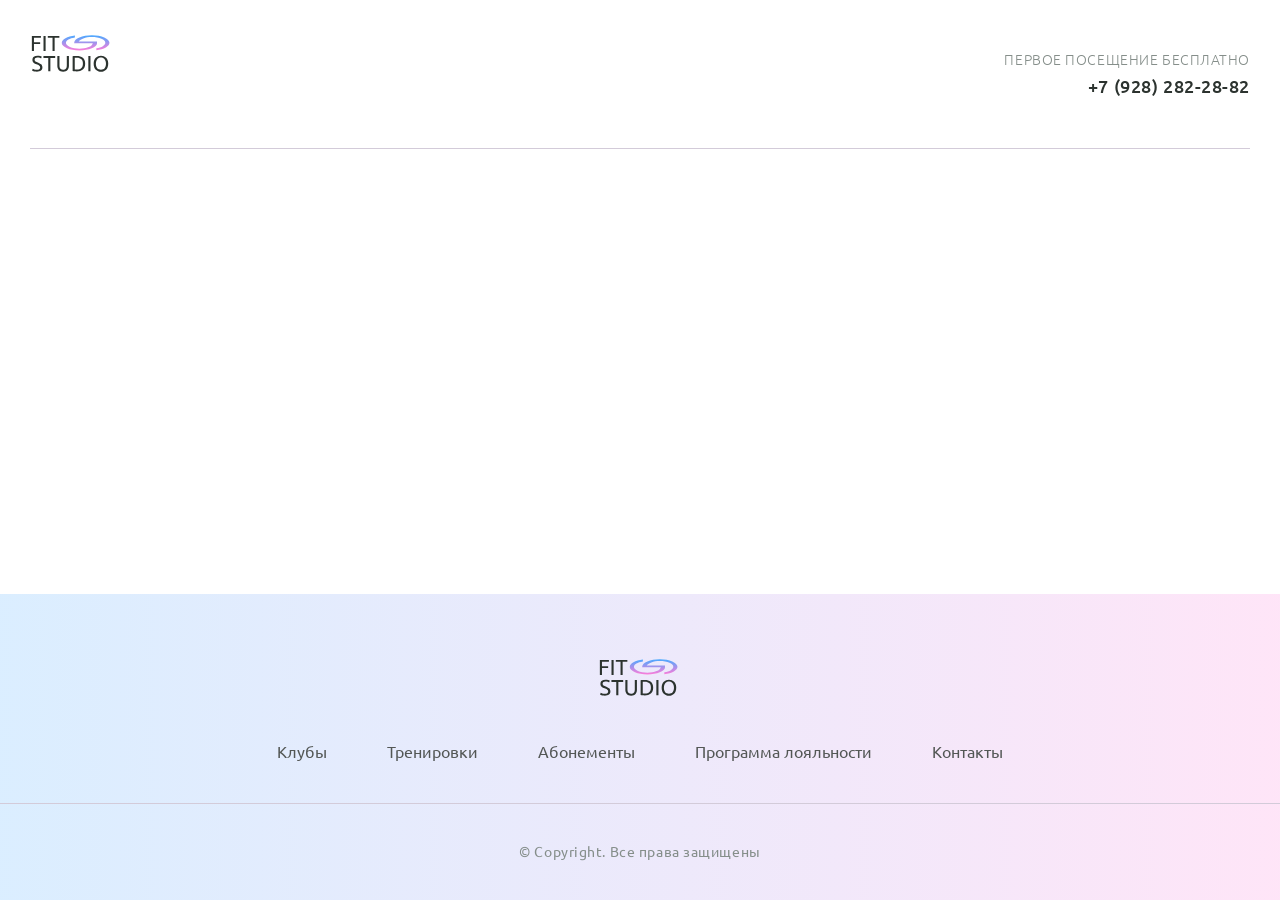
==== fit-studio/index.html @ 6605bc56 "Add files via upload" ====
<!DOCTYPE html>
<html lang="ru">
<head>
    <meta charset="UTF-8">
    <meta name="viewport" content="width=device-width, initial-scale=1.0">
    <link rel="stylesheet" href="./css/normalize.css" />
    <link rel="stylesheet" href="./css/fonts.css" />
    <link rel="stylesheet" href="./css/globals.css">
    <link rel="stylesheet" href="./css/header.css">
    <link rel="stylesheet" href="./css/index.css" />
    <link rel="stylesheet" href="./css/footer.css">
    <link rel="icon" href="./images/favicon.svg" sizes="128x128" type="image/svg+xml">
    <title>Document</title>
</head>
<body>
    <header class="header">

        <div class="container ">

            <div class="header-inner">
                    <a class="footer-logo" href="/">
                    <img src="./images/logo.svg" width="84" height="45" alt="логотип Fit Studio">
                    </a>

                <div class="phone">
                    <p class="phone-text">Первое посещение бесплатно</p>
                    <a class="phone-link" href="tel:+79282822882">+7 (928) 282-28-82</a>
                </div >
            </div>
            
        </div>

    </header>

    <footer class="footer" >
        <div class="footer-top">
            <div class="container">
 
                <a class="footer-logo" href="/">
                    <img src="./images/logo.svg" width="84" height="45" alt="логотип Fit Studio">
                </a>
                <nav class="menu" >
                    <ul> 
                        <li><a href="#">Клубы</a></li>
                        <li><a href="#">Тренировки</a></li>
                        <li><a href="#">Абонементы</a></li>
                        <li><a href="#">Программа лояльности</a></li>
                        <li><a href="#">Контакты</a></li>
                    </ul>
                </nav>
            </div>
        </div>
        
        <div class="container">
            <p class="copyright">&copy Copyright. Все права защищены</p>
        </div>

    </footer>
</body>
</html>
---- fit-studio/css/fonts.css ----
@font-face {
  font-family: "Ubuntu";
  src: local("Ubuntu"), url("../fonts/UbuntuLight.woff2") format("woff2");
  font-weight: 300;
  font-style: normal;
  font-display: swap;
}

@font-face {
  font-family: "Ubuntu";
  src: local("Ubuntu"), url("../fonts/UbuntuRegular.woff2") format("woff2");
  font-weight: 400;
  font-style: normal;
  font-display: swap;
}

@font-face {
  font-family: "Ubuntu";
  src: local("Ubuntu"), url("../fonts/UbuntuMedium.woff2") format("woff2");
  font-weight: 500;
  font-style: normal;
  font-display: swap;
}

@font-face {
  font-family: "Oswald";
  src: local("Oswald"), url("../fonts/OswaldMedium.woff2") format("woff2");
  font-weight: 500;
  font-style: normal;
  font-display: swap;
}

@font-face {
  font-family: "Oswald";
  src: local("Oswald"), url("../fonts/OswaldSemiBold.woff2") format("woff2");
  font-weight: 600;
  font-style: normal;
  font-display: swap;
}
---- fit-studio/css/globals.css ----
html {
    font-family: Ubuntu, sans-serif;
    font-weight: 400;
}



body * ,
*::before ,
*::after  {
  box-sizing: border-box;
}

body {
   display: flex;
   flex-direction: column;
   min-height: 100vh; 
}


h1, 
h2,
h3,
h4,
h5,
h6,
p {
  margin: 0;
}

a {
    text-decoration: none;
}

.container {
  max-width: 1250px;
  margin: 0 auto;
  padding: 0 15px;
}
---- fit-studio/css/header.css ----
.header-inner {
    display: flex;
    justify-content: space-between;
    align-items: center;
    padding-top: 30px;
    padding-bottom: 30px;
    border-bottom: 1px solid #d3cbd9;
    gap: 10px;
}

.phone { 
    font-weight: 300;
    font-size: 14px;
    letter-spacing: 0.04em;
    text-align: right;
    text-transform: uppercase;
    color: #858e8a;
}

.phone p {
   margin-bottom: 8px; 
}

.phone-link {
    font-weight: 500;
    font-size: 18px;
    color: #2c332f;
    transition: color 0.2s;
}

.phone a:hover {
    color: #3596ed;;
}
---- fit-studio/css/footer.css ----
.footer {
    background: linear-gradient(90deg, rgba(73, 169, 255, 0.2) 0%, rgba(252, 124, 217, 0.2) 100%);
    padding: 60px 0 40px;
    text-align: center;
    margin-top: auto;
}


.footer-top {
    padding-bottom: 40px;
    margin-bottom: 40px;
    border-bottom: 1px solid #d3cbd9; 
}

.footer-logo {
    display: inline-block;
    margin-bottom: 40px;
}

.menu ul {
    display: flex;
    justify-content: center;
    align-items: center;
    gap: 60px;
    list-style: none;
    margin: 0;
    padding: 0;
    
}

.menu a {
    font-weight: 400;
    font-size: 16px;
    line-height: 130%;
    color: #535755;
    transition: color 0.2s;
}

.menu a:hover {
    color: #3596ed;;
}

.copyright {
    font-weight: 400;
    font-size: 14px;
    letter-spacing: 0.04em;
    color: #858e8a;
}
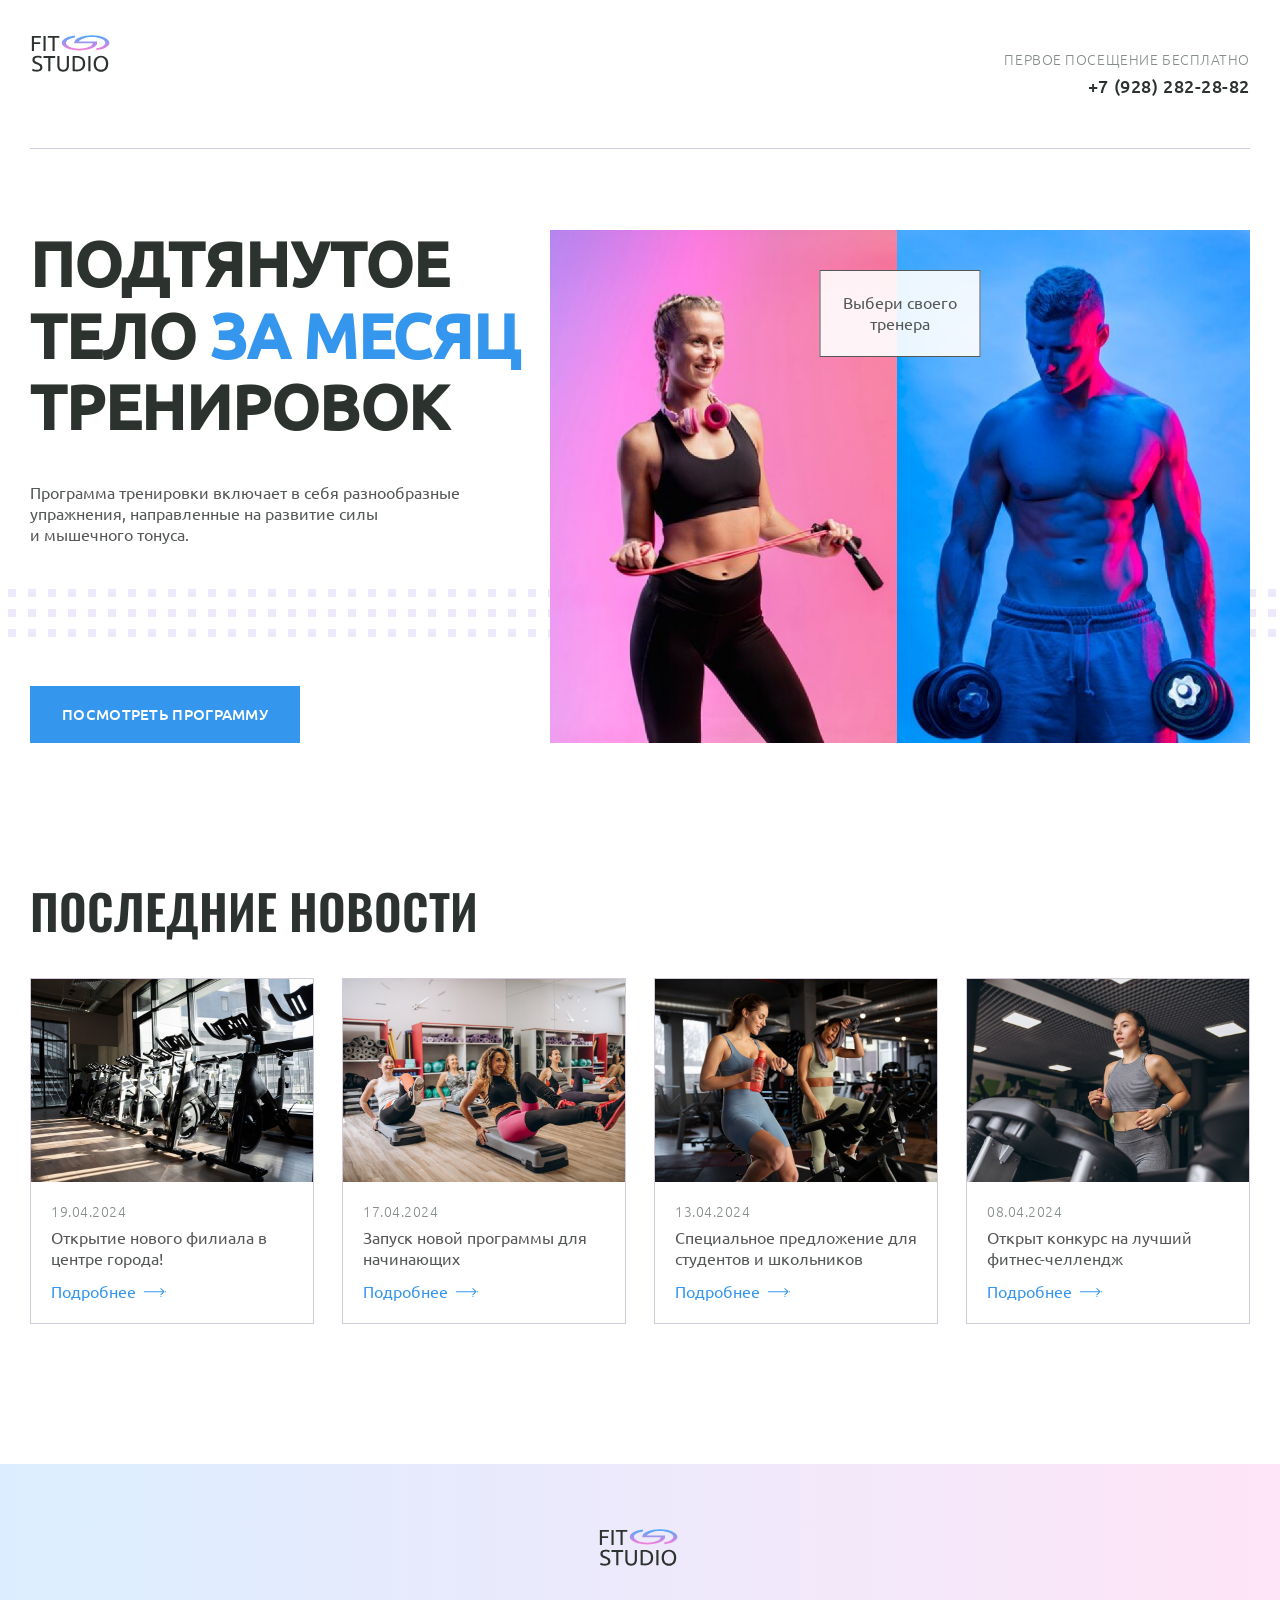
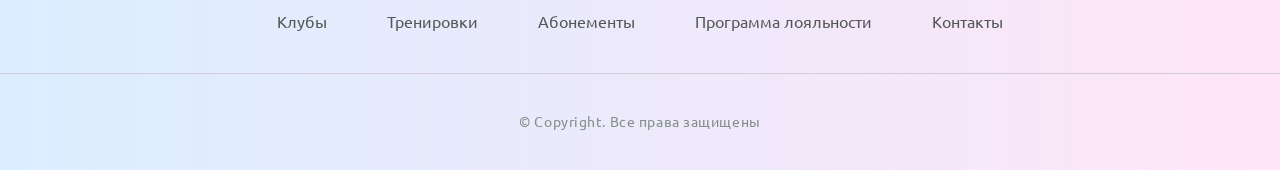
==== commit 5687fb87: "Add files via upload" ====
--- a/fit-studio/index.html
+++ b/fit-studio/index.html
@@ -22,7 +22,7 @@
                     <img src="./images/logo.svg" width="84" height="45" alt="логотип Fit Studio">
                     </a>
 
-                <div class="phone">
+                <div class="phone text-sub">
                     <p class="phone-text">Первое посещение бесплатно</p>
                     <a class="phone-link" href="tel:+79282822882">+7 (928) 282-28-82</a>
                 </div >
@@ -31,6 +31,102 @@
         </div>
 
     </header>
+
+    <section class="hero section">
+        <div class="container hero-container">
+            <div class="hero-info">
+                <h1>Подтянутое тело <strong>за месяц </strong>тренировок</h1>
+
+                <p class="text">Программа тренировки включает в себя разнообразные упражнения, направленные на развитие силы и мышечного тонуса.</p>
+
+                <a href="#" class="button">Посмотреть программу</a>
+            </div>
+            <div class="hero-images">
+                <p class="hero-choose text">Выбери своего тренера</p>
+                <img src="./images/Rectangle 1.jpg" width="347" height="513" alt="Спортивная девушка держит в руках скакалку">
+                <img src="./images/Rectangle 3.jpg" width="353" height="513" alt="Спортивный мужчина держит в руках гантели">
+            </div>
+        </div>
+    </section>
+
+    <section class="news section">
+        <div class="container">
+            <h2 class="title-large">Последние новости</h2>
+            <div class="news-container">
+                <article class="news-article">
+                    <header>
+                       <img 
+                        src="./images/news/news-img-1.jpg"
+                        width="284" 
+                        height="203" 
+                        alt="Велотренажеры в спортивном зале" /> 
+                        <div class="news-info">
+                            <time class="news-date text-sub" datetime="2024-04-19">19.04.2024</time>
+                            <h3 class="text">Открытие нового филиала в центре города!</h3>
+                        </div>
+                    </header>
+                    <footer>
+                        <a class="news-link" href="article.html">Подробнее</a>
+                    </footer>
+                    
+                </article>
+
+                <article class="news-article">
+                    <header>
+                       <img 
+                        src="./images/news/news-img-2.jpg"
+                        width="284" 
+                        height="203" 
+                        alt="Группа женщин занимается спортом" /> 
+                        <div class="news-info">
+                            <time class="news-date text-sub" datetime="2024-04-17">17.04.2024</time>
+                            <h3 class="text">Запуск новой программы для начинающих</h3>
+                        </div>
+                    </header>
+                    <footer>
+                        <a class="news-link" href="article.html">Подробнее</a>
+                    </footer>
+                    
+                </article>
+
+                <article class="news-article">
+                    <header>
+                       <img 
+                        src="./images/news/news-img-3.jpg"
+                        width="284" 
+                        height="203" 
+                        alt="Девушки занимаются спортом" /> 
+                        <div class="news-info">
+                            <time class="news-date text-sub" datetime="2024-04-13">13.04.2024</time>
+                            <h3 class="text">Специальное предложение для студентов и школьников</h3>
+                        </div>
+                    </header>
+                    <footer>
+                        <a class="news-link" href="article.html">Подробнее</a>
+                    </footer>
+                    
+                </article>
+
+                <article class="news-article">
+                    <header>
+                       <img 
+                        src="./images/news/news-img-4.jpg"
+                        width="284" 
+                        height="203" 
+                        alt="Девушка занимается спортом" /> 
+                        <div class="news-info">
+                            <time class="news-date text-sub" datetime="2024-04-08">08.04.2024</time>
+                            <h3 class="text">Открыт конкурс на лучший фитнес-челлендж</h3>
+                        </div>
+                    </header>
+                    <footer>
+                        <a class="news-link" href="article.html">Подробнее</a>
+                    </footer>
+                    
+                </article>
+            </div>
+        </div>
+    </section>
 
     <footer class="footer" >
         <div class="footer-top">
--- a/fit-studio/css/globals.css
+++ b/fit-studio/css/globals.css
@@ -36,4 +36,53 @@
   max-width: 1250px;
   margin: 0 auto;
   padding: 0 15px;
+}
+
+.text {
+     font-weight: 400;
+    font-size: 16px;
+    line-height: 130%;
+    color: #535755;
+}
+
+.button {
+  display: inline-block;
+  padding: 19px 32px;
+  font-weight: 500;
+  font-size: 15px;
+  line-height: 130%;
+  letter-spacing: 0.02em;
+  text-align: center;
+  text-transform: uppercase;
+  color: #fff;  
+  background-color: #3596ed;
+  transition: opacity 0.2s;
+}
+
+.button:hover {
+  opacity: 0.85;
+}
+
+.section {
+  margin-bottom: 140px;
+}
+
+.title-large {
+  max-width: 596px;
+  font-size: 48px;
+  font-family: Oswald, sans-serif;
+  font-weight: 600;
+  line-height: 115%;
+  text-transform: uppercase;
+  color:#2c322f;
+  margin-bottom: 40px;
+}
+
+.text-sub {
+    font-weight: 300;
+    font-size: 14px;
+    letter-spacing: 0.04em;
+    text-align: right;
+    text-transform: uppercase;
+    color: #858e8a;
 }
--- a/fit-studio/css/header.css
+++ b/fit-studio/css/header.css
@@ -9,12 +9,7 @@
 }
 
 .phone { 
-    font-weight: 300;
-    font-size: 14px;
-    letter-spacing: 0.04em;
     text-align: right;
-    text-transform: uppercase;
-    color: #858e8a;
 }
 
 .phone p {
--- a/fit-studio/css/index.css
+++ b/fit-studio/css/index.css
@@ -0,0 +1,113 @@
+.hero {
+    position: relative;
+    padding-top: 80px;
+}
+
+.hero::after {
+    content: "";
+    position: absolute;
+    bottom: 106px;
+    z-index: -1;
+    width: 100%;
+    height: 48px;
+    background: url(../images/decor-large-icon.svg) repeat-x;
+}
+
+.hero-container {
+    display: flex;
+    align-items: center;
+    gap:28px;
+
+}
+
+.hero-images {
+    position: relative;
+    display: flex;
+}
+
+.hero-choose {
+    position: absolute;
+    top: 40px;
+    left:50%;
+    transform: translateX(-50%);
+    border: 1px solid #535755;
+    padding:22px;
+    background: rgb(255 255 255 / 0.9);
+    max-width: 161px;
+    text-align: center;
+}
+
+.hero h1 {
+    margin-bottom: 40px;
+    font-weight: 600;
+    font-size: 62px;
+    line-height: 115%;
+    text-transform: uppercase;
+    color: #2c332f;
+}
+
+.hero h1 strong {
+    font-weight: 600;
+    color: #3596ED;
+}
+
+.hero-info .text {
+    width: 440px;
+    margin-bottom: 140px;
+}
+
+.news-container {
+    display: flex;
+    gap:28px;
+}
+
+.news-article {
+    display: flex;
+    flex-direction: column;
+    max-width: 284px;
+    border: 1px solid #d3cbd9;
+    background-color: #fff;
+    overflow: hidden;
+}
+
+.news-article img {
+    display: block;
+}
+.news-info {
+    padding: 20px 20px 0;
+    margin-bottom: 12px;
+}
+
+.news-date {
+    display: inline-block;
+    margin-bottom: 8px;
+}
+
+.news-article footer {
+    padding: 0 20px 20px;
+    margin-top: auto;
+}
+
+.news-link {
+    display: inline-flex;
+    align-items: center;
+    gap: 8px;
+    font-weight: 400;
+    font-size: 16px;
+    line-height: 130%;
+    color: #3596ed;
+    
+}
+
+.news-link::after {
+    content: '';
+    display: inline-block;
+    height: 9px;
+    width: 22px;
+    transition: transform 0.2s;
+    background-image: url(../images/arrow-right-icon.svg);
+}
+
+.news-link:hover::after {
+    transform: translateX(5px);
+}
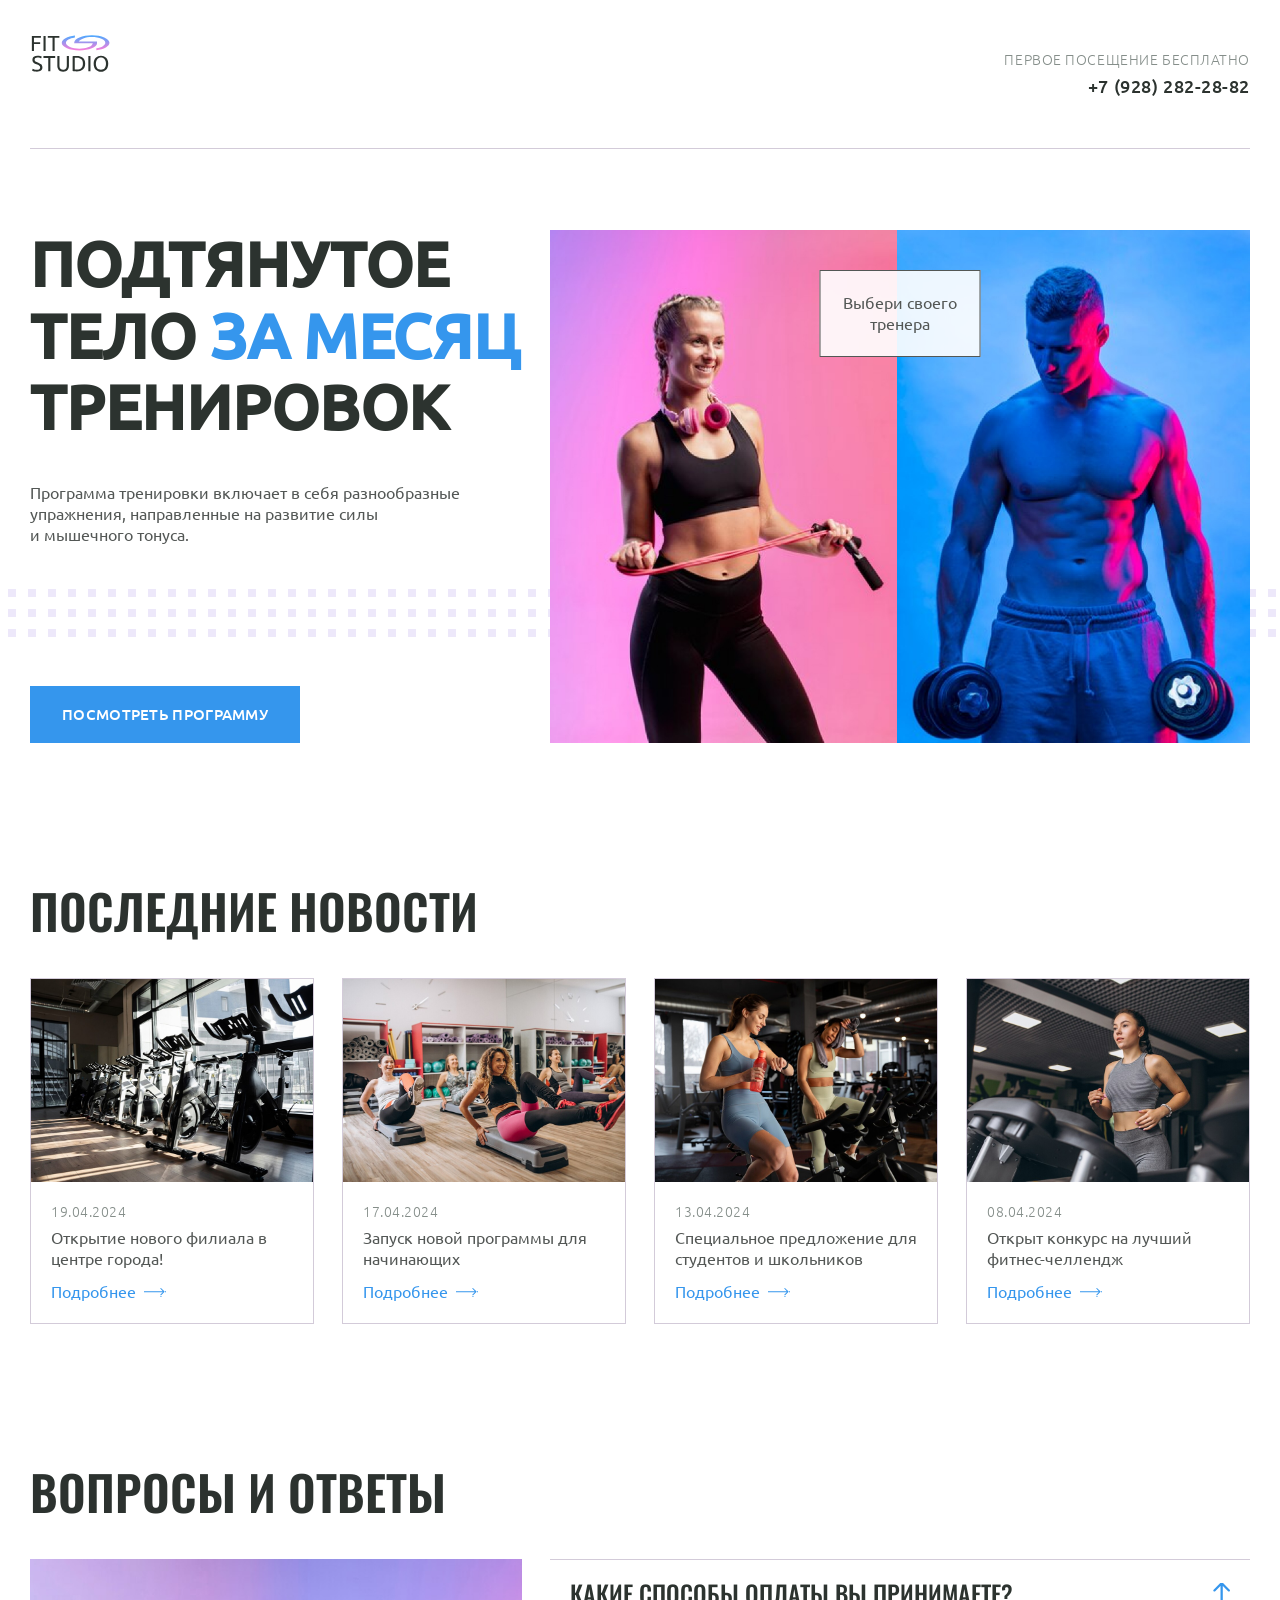
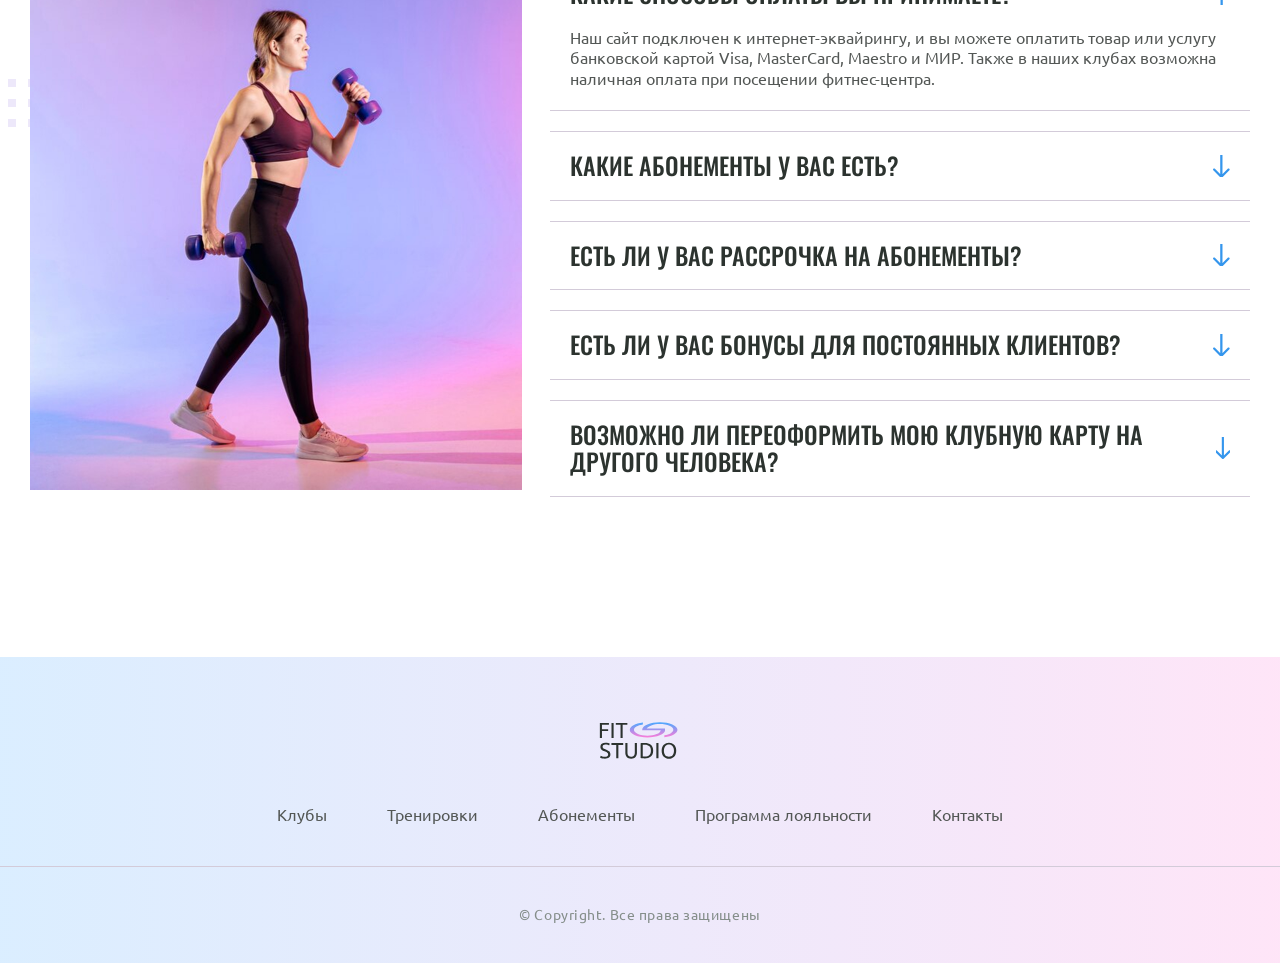
==== commit 411fb2b2: "Add files via upload" ====
--- a/fit-studio/index.html
+++ b/fit-studio/index.html
@@ -1,156 +1,255 @@
-<!DOCTYPE html>
+<!doctype html>
 <html lang="ru">
-<head>
-    <meta charset="UTF-8">
-    <meta name="viewport" content="width=device-width, initial-scale=1.0">
+  <head>
+    <meta charset="UTF-8" />
+    <meta name="viewport" content="width=device-width, initial-scale=1.0" />
     <link rel="stylesheet" href="./css/normalize.css" />
     <link rel="stylesheet" href="./css/fonts.css" />
-    <link rel="stylesheet" href="./css/globals.css">
-    <link rel="stylesheet" href="./css/header.css">
+    <link rel="stylesheet" href="./css/globals.css" />
+    <link rel="stylesheet" href="./css/header.css" />
     <link rel="stylesheet" href="./css/index.css" />
-    <link rel="stylesheet" href="./css/footer.css">
-    <link rel="icon" href="./images/favicon.svg" sizes="128x128" type="image/svg+xml">
+    <link rel="stylesheet" href="./css/footer.css" />
+    <link
+      rel="icon"
+      href="./images/favicon.svg"
+      sizes="128x128"
+      type="image/svg+xml"
+    />
     <title>Document</title>
-</head>
-<body>
+  </head>
+  <body>
     <header class="header">
-
-        <div class="container ">
-
-            <div class="header-inner">
-                    <a class="footer-logo" href="/">
-                    <img src="./images/logo.svg" width="84" height="45" alt="логотип Fit Studio">
-                    </a>
-
-                <div class="phone text-sub">
-                    <p class="phone-text">Первое посещение бесплатно</p>
-                    <a class="phone-link" href="tel:+79282822882">+7 (928) 282-28-82</a>
-                </div >
-            </div>
-            
-        </div>
-
+      <div class="container">
+        <div class="header-inner">
+          <a class="footer-logo" href="/">
+            <img
+              src="./images/logo.svg"
+              width="84"
+              height="45"
+              alt="логотип Fit Studio"
+            />
+          </a>
+
+          <div class="phone text-sub">
+            <p class="phone-text">Первое посещение бесплатно</p>
+            <a class="phone-link" href="tel:+79282822882">+7 (928) 282-28-82</a>
+          </div>
+        </div>
+      </div>
     </header>
 
     <section class="hero section">
-        <div class="container hero-container">
-            <div class="hero-info">
-                <h1>Подтянутое тело <strong>за месяц </strong>тренировок</h1>
-
-                <p class="text">Программа тренировки включает в себя разнообразные упражнения, направленные на развитие силы и мышечного тонуса.</p>
-
-                <a href="#" class="button">Посмотреть программу</a>
-            </div>
-            <div class="hero-images">
-                <p class="hero-choose text">Выбери своего тренера</p>
-                <img src="./images/Rectangle 1.jpg" width="347" height="513" alt="Спортивная девушка держит в руках скакалку">
-                <img src="./images/Rectangle 3.jpg" width="353" height="513" alt="Спортивный мужчина держит в руках гантели">
-            </div>
-        </div>
+      <div class="container hero-container">
+        <div class="hero-info">
+          <h1>Подтянутое тело <strong>за месяц </strong>тренировок</h1>
+
+          <p class="text">
+            Программа тренировки включает в себя разнообразные упражнения,
+            направленные на развитие силы и мышечного тонуса.
+          </p>
+
+          <a href="#" class="button">Посмотреть программу</a>
+        </div>
+        <div class="hero-images">
+          <p class="hero-choose text">Выбери своего тренера</p>
+          <img
+            src="./images/Rectangle 1.jpg"
+            width="347"
+            height="513"
+            alt="Спортивная девушка держит в руках скакалку"
+          />
+          <img
+            src="./images/Rectangle 3.jpg"
+            width="353"
+            height="513"
+            alt="Спортивный мужчина держит в руках гантели"
+          />
+        </div>
+      </div>
     </section>
 
     <section class="news section">
+      <div class="container">
+        <h2 class="title-large">Последние новости</h2>
+        <div class="news-container">
+          <article class="news-article">
+            <header>
+              <img
+                src="./images/news/news-img-1.jpg"
+                width="284"
+                height="203"
+                alt="Велотренажеры в спортивном зале"
+              />
+              <div class="news-info">
+                <time class="news-date text-sub" datetime="2024-04-19"
+                  >19.04.2024</time
+                >
+                <h3 class="text">Открытие нового филиала в центре города!</h3>
+              </div>
+            </header>
+            <footer>
+              <a class="news-link" href="article.html">Подробнее</a>
+            </footer>
+          </article>
+
+          <article class="news-article">
+            <header>
+              <img
+                src="./images/news/news-img-2.jpg"
+                width="284"
+                height="203"
+                alt="Группа женщин занимается спортом"
+              />
+              <div class="news-info">
+                <time class="news-date text-sub" datetime="2024-04-17"
+                  >17.04.2024</time
+                >
+                <h3 class="text">Запуск новой программы для начинающих</h3>
+              </div>
+            </header>
+            <footer>
+              <a class="news-link" href="article.html">Подробнее</a>
+            </footer>
+          </article>
+
+          <article class="news-article">
+            <header>
+              <img
+                src="./images/news/news-img-3.jpg"
+                width="284"
+                height="203"
+                alt="Девушки занимаются спортом"
+              />
+              <div class="news-info">
+                <time class="news-date text-sub" datetime="2024-04-13"
+                  >13.04.2024</time
+                >
+                <h3 class="text">
+                  Специальное предложение для студентов и школьников
+                </h3>
+              </div>
+            </header>
+            <footer>
+              <a class="news-link" href="article.html">Подробнее</a>
+            </footer>
+          </article>
+
+          <article class="news-article">
+            <header>
+              <img
+                src="./images/news/news-img-4.jpg"
+                width="284"
+                height="203"
+                alt="Девушка занимается спортом"
+              />
+              <div class="news-info">
+                <time class="news-date text-sub" datetime="2024-04-08"
+                  >08.04.2024</time
+                >
+                <h3 class="text">Открыт конкурс на лучший фитнес-челлендж</h3>
+              </div>
+            </header>
+            <footer>
+              <a class="news-link" href="article.html">Подробнее</a>
+            </footer>
+          </article>
+        </div>
+      </div>
+    </section>
+
+    <section class="faq section">
+      <div class="container">
+        <h2 class="title-large">Вопросы и ответы</h2>
+        <div class="faq-container">
+          <img
+            src="./images/sporty-woman.jpg"
+            width="492"
+            height="531"
+            alt="спортивная девушка с гантелями"
+          />
+
+          <div>
+            <details name="faq" open>
+              <summary class="title-medium">Какие способы оплаты вы принимаете?</summary>
+
+              <p class="text">
+                Наш сайт подключен к интернет-эквайрингу, и вы можете оплатить
+                товар или услугу банковской картой Visa, MasterCard, Maestro и
+                МИР. Также в наших клубах возможна наличная оплата при посещении
+                фитнес-центра.
+              </p>
+            </details>
+            <details name="faq">
+              <summary class="title-medium">Какие абонементы у вас есть?</summary>
+
+              <p class="text">
+                Наш сайт подключен к интернет-эквайрингу, и вы можете оплатить
+                товар или услугу банковской картой Visa, MasterCard, Maestro и
+                МИР. Также в наших клубах возможна наличная оплата при посещении
+                фитнес-центра.
+              </p>
+            </details>
+            <details name="faq">
+              <summary class="title-medium">Есть ли у вас рассрочка на абонементы?</summary>
+
+              <p class="text">
+                Наш сайт подключен к интернет-эквайрингу, и вы можете оплатить
+                товар или услугу банковской картой Visa, MasterCard, Maestro и
+                МИР. Также в наших клубах возможна наличная оплата при посещении
+                фитнес-центра.
+              </p>
+            </details>
+            <details name="faq">
+              <summary class="title-medium">Есть ли у вас бонусы для постоянных клиентов?</summary>
+
+              <p class="text">
+                Наш сайт подключен к интернет-эквайрингу, и вы можете оплатить
+                товар или услугу банковской картой Visa, MasterCard, Maestro и
+                МИР. Также в наших клубах возможна наличная оплата при посещении
+                фитнес-центра.
+              </p>
+            </details>
+            <details name="faq">
+              <summary class="title-medium">Возможно ли переоформить мою клубную карту на другого человека?</summary>
+
+              <p class="text">
+                Наш сайт подключен к интернет-эквайрингу, и вы можете оплатить
+                товар или услугу банковской картой Visa, MasterCard, Maestro и
+                МИР. Также в наших клубах возможна наличная оплата при посещении
+                фитнес-центра.
+              </p>
+            </details>
+          </div>
+        </div>
+      </div>
+    </section>
+
+    <footer class="footer">
+      <div class="footer-top">
         <div class="container">
-            <h2 class="title-large">Последние новости</h2>
-            <div class="news-container">
-                <article class="news-article">
-                    <header>
-                       <img 
-                        src="./images/news/news-img-1.jpg"
-                        width="284" 
-                        height="203" 
-                        alt="Велотренажеры в спортивном зале" /> 
-                        <div class="news-info">
-                            <time class="news-date text-sub" datetime="2024-04-19">19.04.2024</time>
-                            <h3 class="text">Открытие нового филиала в центре города!</h3>
-                        </div>
-                    </header>
-                    <footer>
-                        <a class="news-link" href="article.html">Подробнее</a>
-                    </footer>
-                    
-                </article>
-
-                <article class="news-article">
-                    <header>
-                       <img 
-                        src="./images/news/news-img-2.jpg"
-                        width="284" 
-                        height="203" 
-                        alt="Группа женщин занимается спортом" /> 
-                        <div class="news-info">
-                            <time class="news-date text-sub" datetime="2024-04-17">17.04.2024</time>
-                            <h3 class="text">Запуск новой программы для начинающих</h3>
-                        </div>
-                    </header>
-                    <footer>
-                        <a class="news-link" href="article.html">Подробнее</a>
-                    </footer>
-                    
-                </article>
-
-                <article class="news-article">
-                    <header>
-                       <img 
-                        src="./images/news/news-img-3.jpg"
-                        width="284" 
-                        height="203" 
-                        alt="Девушки занимаются спортом" /> 
-                        <div class="news-info">
-                            <time class="news-date text-sub" datetime="2024-04-13">13.04.2024</time>
-                            <h3 class="text">Специальное предложение для студентов и школьников</h3>
-                        </div>
-                    </header>
-                    <footer>
-                        <a class="news-link" href="article.html">Подробнее</a>
-                    </footer>
-                    
-                </article>
-
-                <article class="news-article">
-                    <header>
-                       <img 
-                        src="./images/news/news-img-4.jpg"
-                        width="284" 
-                        height="203" 
-                        alt="Девушка занимается спортом" /> 
-                        <div class="news-info">
-                            <time class="news-date text-sub" datetime="2024-04-08">08.04.2024</time>
-                            <h3 class="text">Открыт конкурс на лучший фитнес-челлендж</h3>
-                        </div>
-                    </header>
-                    <footer>
-                        <a class="news-link" href="article.html">Подробнее</a>
-                    </footer>
-                    
-                </article>
-            </div>
-        </div>
-    </section>
-
-    <footer class="footer" >
-        <div class="footer-top">
-            <div class="container">
- 
-                <a class="footer-logo" href="/">
-                    <img src="./images/logo.svg" width="84" height="45" alt="логотип Fit Studio">
-                </a>
-                <nav class="menu" >
-                    <ul> 
-                        <li><a href="#">Клубы</a></li>
-                        <li><a href="#">Тренировки</a></li>
-                        <li><a href="#">Абонементы</a></li>
-                        <li><a href="#">Программа лояльности</a></li>
-                        <li><a href="#">Контакты</a></li>
-                    </ul>
-                </nav>
-            </div>
-        </div>
-        
-        <div class="container">
-            <p class="copyright">&copy Copyright. Все права защищены</p>
-        </div>
-
+          <a class="footer-logo" href="/">
+            <img
+              src="./images/logo.svg"
+              width="84"
+              height="45"
+              alt="логотип Fit Studio"
+            />
+          </a>
+          <nav class="menu">
+            <ul>
+              <li><a href="#">Клубы</a></li>
+              <li><a href="#">Тренировки</a></li>
+              <li><a href="#">Абонементы</a></li>
+              <li><a href="#">Программа лояльности</a></li>
+              <li><a href="#">Контакты</a></li>
+            </ul>
+          </nav>
+        </div>
+      </div>
+
+      <div class="container">
+        <p class="copyright">&copy Copyright. Все права защищены</p>
+      </div>
     </footer>
-</body>
-</html>+  </body>
+</html>
--- a/fit-studio/css/globals.css
+++ b/fit-studio/css/globals.css
@@ -32,6 +32,10 @@
     text-decoration: none;
 }
 
+a, button {
+  outline: none;
+}
+
 .container {
   max-width: 1250px;
   margin: 0 auto;
@@ -56,11 +60,20 @@
   text-transform: uppercase;
   color: #fff;  
   background-color: #3596ed;
-  transition: opacity 0.2s;
+  transition: opacity 0.2s, background-color 0.2s;
 }
 
 .button:hover {
   opacity: 0.85;
+}
+
+.button:not(:disabled):active {
+  background-color: #2a73b3;
+}
+
+button.button:disabled {
+  opacity: 0.65;
+  cursor: default;
 }
 
 .section {
@@ -78,6 +91,15 @@
   margin-bottom: 40px;
 }
 
+.title-medium {
+  font-family: "Oswald", sans-serif;
+  font-weight: 500;
+  font-size: 24px;
+  line-height: 115%;
+  text-transform: uppercase;
+  color: #2c332f;
+}
+
 .text-sub {
     font-weight: 300;
     font-size: 14px;
@@ -85,4 +107,10 @@
     text-align: right;
     text-transform: uppercase;
     color: #858e8a;
-}+}
+
+a:focus-visible, button:focus-visible, summary:focus-visible {
+  outline: 2px solid #3596ed;
+  outline-offset: 1px;
+}
+
--- a/fit-studio/css/index.css
+++ b/fit-studio/css/index.css
@@ -111,3 +111,58 @@
 .news-link:hover::after {
     transform: translateX(5px);
 }
+
+.faq {
+    position: relative;
+}
+
+.faq::before {
+    content: '';
+    position: absolute;
+    top: 215px;
+    z-index: -1;
+    width: 40%;
+    height: 48px;
+    background: url(../images/decor-large-icon.svg)
+}
+
+.faq-container {
+    display: flex;
+    gap: 28px;
+
+}
+
+details {
+    margin-bottom:20px;
+    border-block: 1px solid #d3cbd9;
+}
+
+details[open] summary::after {
+    transform: rotate(180deg);
+}
+
+summary {
+    display: flex;
+    align-items: center;
+    justify-content: space-between;
+    gap: 10px;
+    list-style:none;
+    padding: 20px;
+    cursor: pointer;
+}
+
+summary::after {
+    content:'';
+    display: inline-block;
+    width: 17px;
+    height: 22px;
+    background: url(../images/arrow-down.svg) no-repeat center / cover;
+}
+
+summary::-webkit-details-marker {
+    display: none;
+}
+
+details > p {
+    padding: 0 20px 20px;
+}
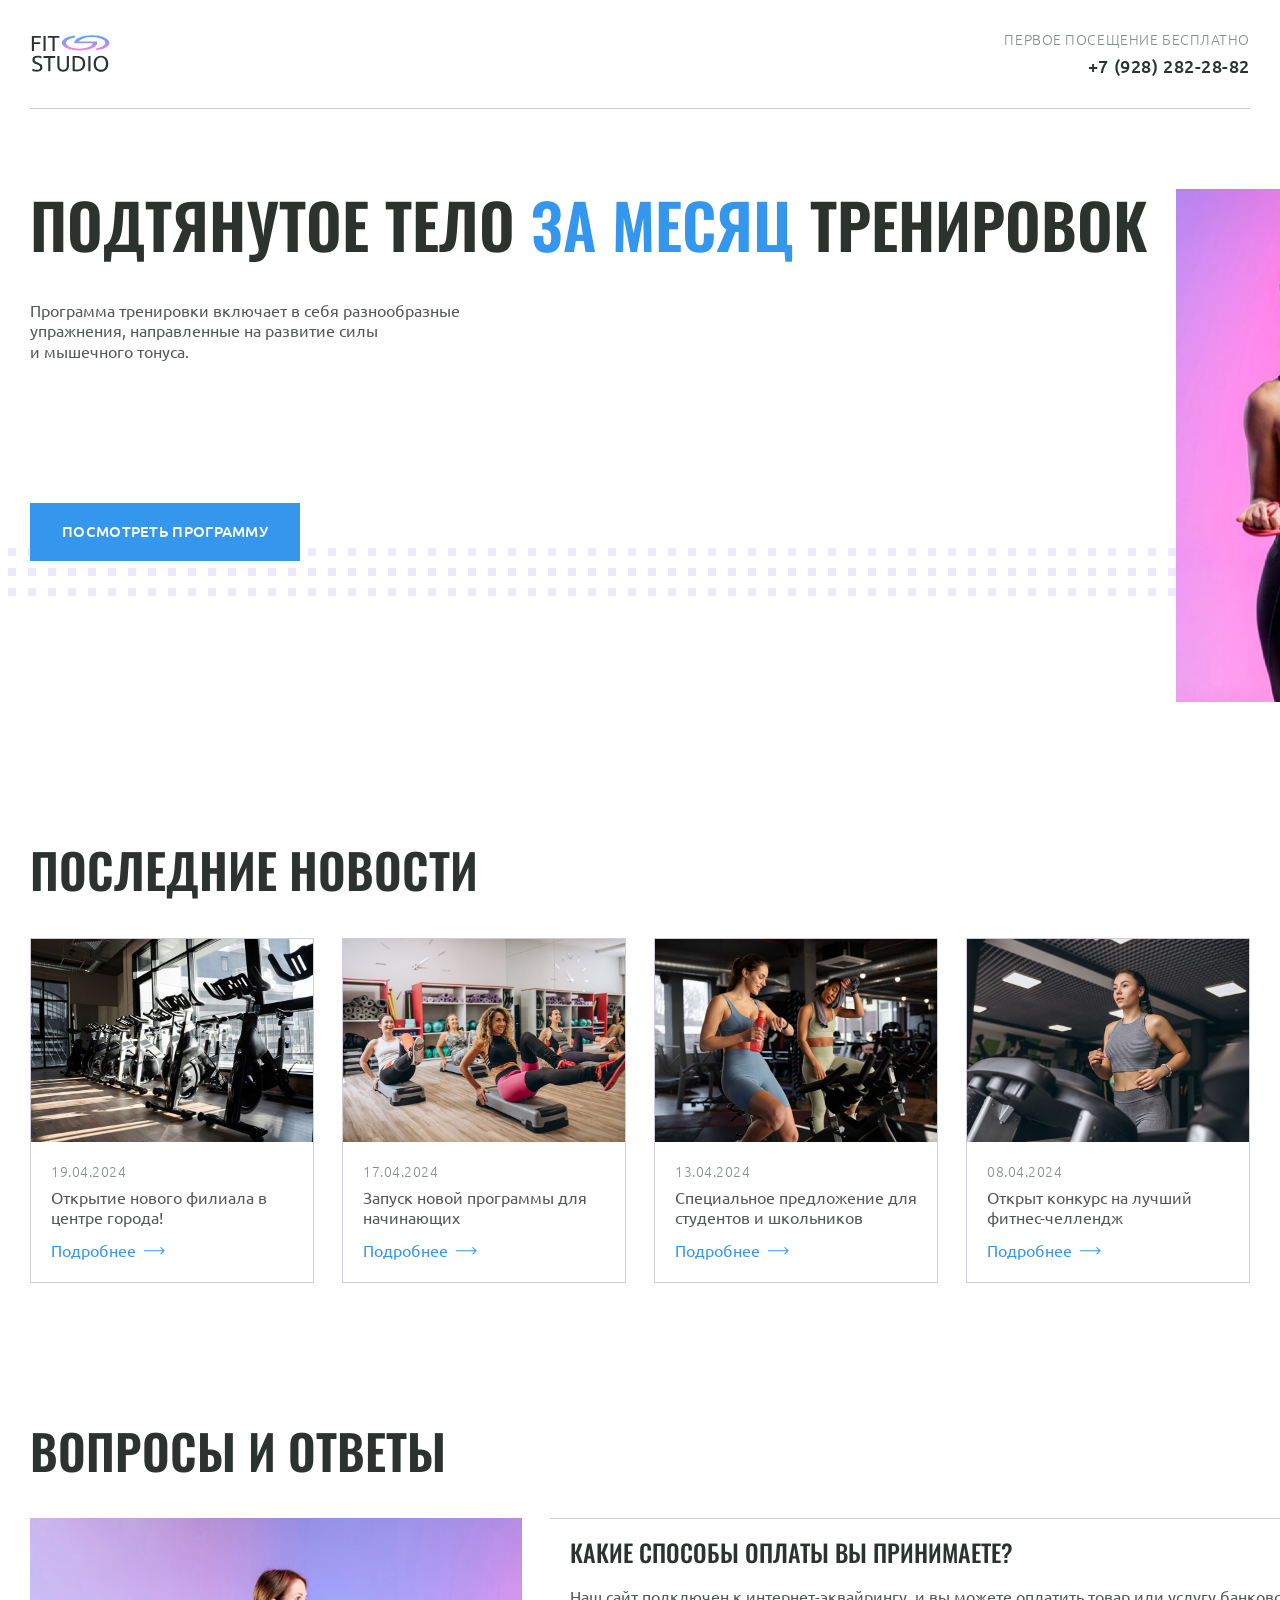
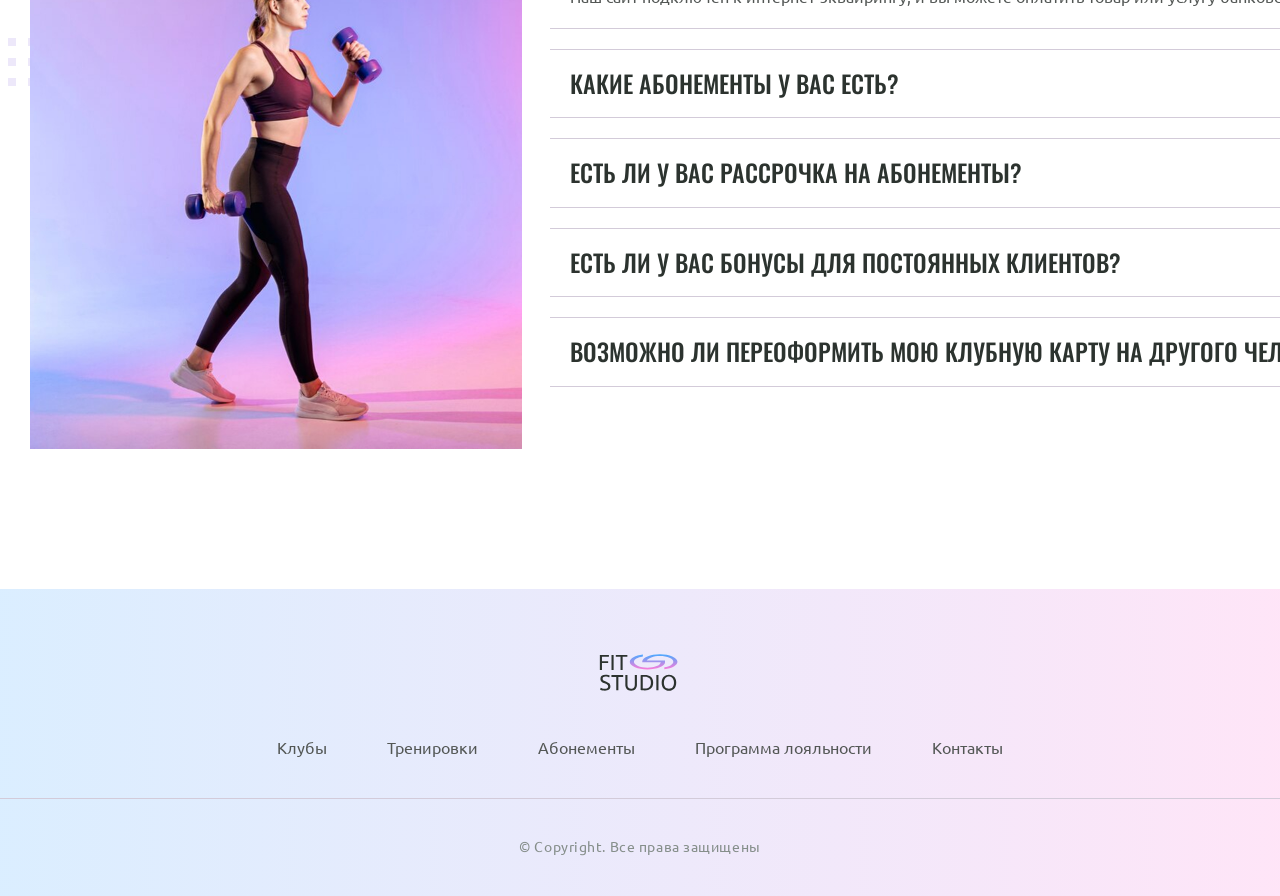
==== commit 39a93625: "Add files via upload" ====
--- a/fit-studio/index.html
+++ b/fit-studio/index.html
@@ -1,5 +1,5 @@
 <!doctype html>
-<html lang="ru">
+<html lang="ru" class="home-page">
   <head>
     <meta charset="UTF-8" />
     <meta name="viewport" content="width=device-width, initial-scale=1.0" />
@@ -19,26 +19,25 @@
   </head>
   <body>
     <header class="header">
-      <div class="container">
-        <div class="header-inner">
-          <a class="footer-logo" href="/">
-            <img
-              src="./images/logo.svg"
-              width="84"
-              height="45"
-              alt="логотип Fit Studio"
-            />
-          </a>
-
-          <div class="phone text-sub">
-            <p class="phone-text">Первое посещение бесплатно</p>
-            <a class="phone-link" href="tel:+79282822882">+7 (928) 282-28-82</a>
-          </div>
-        </div>
-      </div>
+
+        <div class="container">
+
+            <div class="header-inner">
+                    <a href="./index.html">
+                    <img src="./images/logo.svg" width="84" height="45" alt="логотип Fit Studio">
+                    </a>
+
+                <div class="phone text-sub">
+                    <p class="phone-text">Первое посещение бесплатно</p>
+                    <a class="phone-link" href="tel:+79282822882">+7 (928) 282-28-82</a>
+                </div >
+            </div>
+            
+        </div>
+
     </header>
 
-    <section class="hero section">
+    <section class="hero section decor">
       <div class="container hero-container">
         <div class="hero-info">
           <h1>Подтянутое тело <strong>за месяц </strong>тренировок</h1>
@@ -157,7 +156,7 @@
       </div>
     </section>
 
-    <section class="faq section">
+    <section class="faq section decor">
       <div class="container">
         <h2 class="title-large">Вопросы и ответы</h2>
         <div class="faq-container">
--- a/fit-studio/css/globals.css
+++ b/fit-studio/css/globals.css
@@ -9,12 +9,14 @@
 *::before ,
 *::after  {
   box-sizing: border-box;
+  flex-shrink: 0;
 }
 
 body {
    display: flex;
    flex-direction: column;
    min-height: 100vh; 
+   min-width: 375px;
 }
 
 
@@ -34,6 +36,10 @@
 
 a, button {
   outline: none;
+}
+
+img {
+  object-fit: cover;
 }
 
 .container {
@@ -109,8 +115,57 @@
     color: #858e8a;
 }
 
+.decor::before {
+    content: '';
+    position: absolute;
+    z-index: -1;
+    width: 40%;
+    height: 48px;
+    background: url(../images/decor-icon.svg) repeat-x
+}
+
 a:focus-visible, button:focus-visible, summary:focus-visible {
   outline: 2px solid #3596ed;
   outline-offset: 1px;
 }
 
+
+@media (width <= 992px) {
+  .container {
+    max-width: 768px;
+  }
+}
+
+@media (width <= 768px) {
+  .container {
+    max-width: 576px;
+  }
+
+  .title-large {
+    font-size: 40px;
+    margin-bottom: 30px;
+  }
+
+  .home-page .title-large {
+    max-width: inherit;
+    text-align:center;
+    
+
+  .title-medium {
+    font-size: 22px;
+  }  
+  }
+}
+
+@media (width <= 576px) {
+  .section {
+    margin-bottom: 80px;
+  }
+
+   .title-large {
+    font-size: 32px;
+  }
+   .title-medium {
+    font-size: 18px;
+  } 
+}
--- a/fit-studio/css/index.css
+++ b/fit-studio/css/index.css
@@ -3,19 +3,13 @@
     padding-top: 80px;
 }
 
-.hero::after {
-    content: "";
-    position: absolute;
+.hero::before {
     bottom: 106px;
-    z-index: -1;
     width: 100%;
-    height: 48px;
-    background: url(../images/decor-large-icon.svg) repeat-x;
 }
 
 .hero-container {
     display: flex;
-    align-items: center;
     gap:28px;
 
 }
@@ -38,6 +32,7 @@
 }
 
 .hero h1 {
+    font-family: "Oswald", sans-serif;
     margin-bottom: 40px;
     font-weight: 600;
     font-size: 62px;
@@ -51,6 +46,12 @@
     color: #3596ED;
 }
 
+
+
+.hero-info {
+    min-width: 492px;
+}
+
 .hero-info .text {
     width: 440px;
     margin-bottom: 140px;
@@ -65,6 +66,7 @@
     display: flex;
     flex-direction: column;
     max-width: 284px;
+    flex: 1 1 25%;
     border: 1px solid #d3cbd9;
     background-color: #fff;
     overflow: hidden;
@@ -106,6 +108,7 @@
     width: 22px;
     transition: transform 0.2s;
     background-image: url(../images/arrow-right-icon.svg);
+    background-repeat: no-repeat;
 }
 
 .news-link:hover::after {
@@ -123,7 +126,7 @@
     z-index: -1;
     width: 40%;
     height: 48px;
-    background: url(../images/decor-large-icon.svg)
+    background: url(../images/decor-icon.svg)
 }
 
 .faq-container {
@@ -135,6 +138,10 @@
 details {
     margin-bottom:20px;
     border-block: 1px solid #d3cbd9;
+}
+
+details:last-child {
+    margin-bottom: 0;
 }
 
 details[open] summary::after {
@@ -154,9 +161,10 @@
 summary::after {
     content:'';
     display: inline-block;
-    width: 17px;
-    height: 22px;
-    background: url(../images/arrow-down.svg) no-repeat center / cover;
+    flex-shrink: 0;
+    width: 19px;
+    height: 25px;
+    background: url(../images/arrow-down.svg) no-repeat center;
 }
 
 summary::-webkit-details-marker {
@@ -165,4 +173,89 @@
 
 details > p {
     padding: 0 20px 20px;
-}+}
+
+@media (width <= 1440px) {
+    .hero-images img{
+        width: 50%;
+    }
+}
+
+@media (width <= 992px) {
+   .hero-container {
+    flex-direction: column;
+    align-items: center;
+   }
+
+   .hero::after {
+    display: none;
+   }
+
+   .hero-info {
+    text-align: center;
+}
+
+    .hero h1 {
+        margin-bottom: 30px;
+      font-size: 52px;  
+    }
+
+    .hero-info .text  {
+    text-align: center;
+    margin: 0 auto;
+    margin-bottom: 40px;
+}
+
+    .news-container {
+        flex-wrap: wrap;
+        justify-content: center;
+        gap:20px;
+    }
+
+    .news-article {
+        flex-basis:50%;
+       max-width: 350px; 
+    }
+
+    .news-article img {
+        width: 100%;
+    }
+
+    .faq::before {
+        display: none;
+    }
+
+    .faq-container {
+        flex-direction: column-reverse;
+        align-items: center;
+    }
+}
+
+@media (width <= 768px) {
+    .hero h1 {
+        font-size: 50px;
+    }
+    
+    .news-article {
+        flex-basis: 100%;
+        max-width: 400px;
+    }
+}
+
+@media (width <= 576px) {
+
+    .hero {
+        padding-top: 60px;
+    }
+
+    .hero h1 {
+        font-size: 42px;
+    }
+
+    .hero-choose {
+        max-width:125px; 
+        padding: 10px;
+        font-size: 14px;
+    }
+}
+
--- a/fit-studio/css/footer.css
+++ b/fit-studio/css/footer.css
@@ -45,4 +45,26 @@
     font-size: 14px;
     letter-spacing: 0.04em;
     color: #858e8a;
-}+}
+
+/* 1200px 
+   992px
+   768px
+   576px
+   375px
+    */
+
+
+@media (width <= 768px ) {
+    .menu ul {
+        flex-direction: column;
+        gap:25px
+    }
+}
+
+@media (width <= 576px) {
+  .footer {
+    padding-top: 40px;
+  }
+}
+
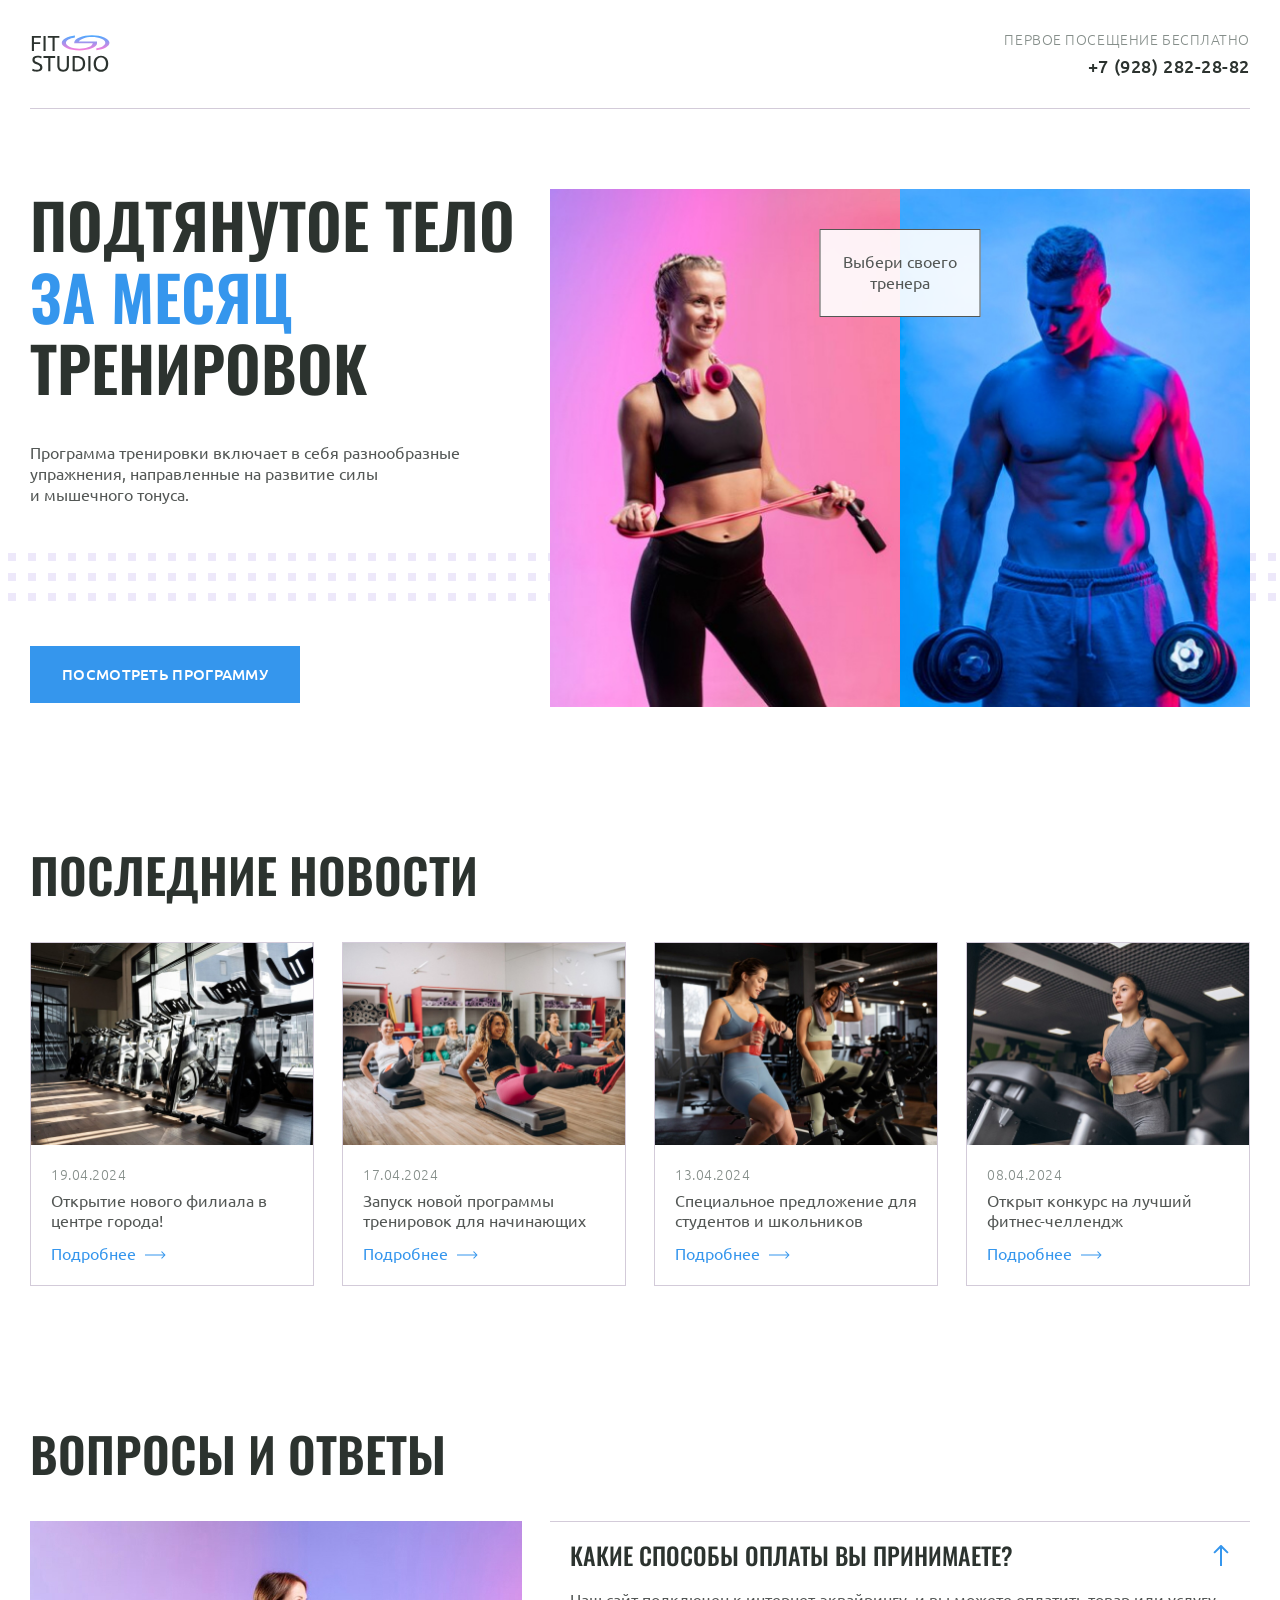
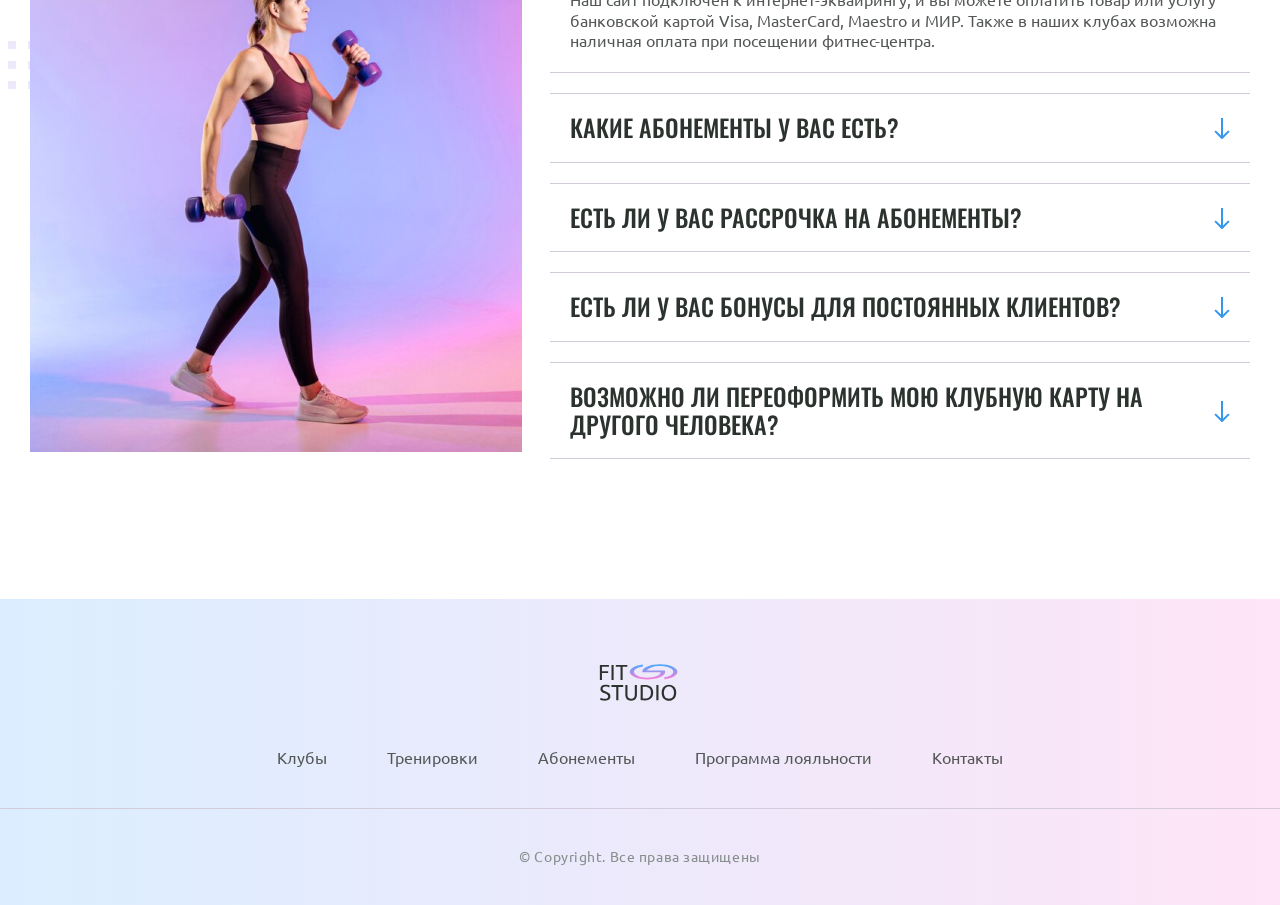
==== commit 6edd16e1: "Add files via upload" ====
--- a/fit-studio/index.html
+++ b/fit-studio/index.html
@@ -1,254 +1,250 @@
-<!doctype html>
-<html lang="ru" class="home-page">
-  <head>
-    <meta charset="UTF-8" />
-    <meta name="viewport" content="width=device-width, initial-scale=1.0" />
-    <link rel="stylesheet" href="./css/normalize.css" />
-    <link rel="stylesheet" href="./css/fonts.css" />
-    <link rel="stylesheet" href="./css/globals.css" />
-    <link rel="stylesheet" href="./css/header.css" />
-    <link rel="stylesheet" href="./css/index.css" />
-    <link rel="stylesheet" href="./css/footer.css" />
-    <link
-      rel="icon"
-      href="./images/favicon.svg"
-      sizes="128x128"
-      type="image/svg+xml"
-    />
-    <title>Document</title>
-  </head>
-  <body>
-    <header class="header">
-
-        <div class="container">
-
-            <div class="header-inner">
-                    <a href="./index.html">
-                    <img src="./images/logo.svg" width="84" height="45" alt="логотип Fit Studio">
-                    </a>
-
-                <div class="phone text-sub">
-                    <p class="phone-text">Первое посещение бесплатно</p>
-                    <a class="phone-link" href="tel:+79282822882">+7 (928) 282-28-82</a>
-                </div >
-            </div>
-            
-        </div>
-
-    </header>
-
-    <section class="hero section decor">
-      <div class="container hero-container">
-        <div class="hero-info">
-          <h1>Подтянутое тело <strong>за месяц </strong>тренировок</h1>
-
-          <p class="text">
-            Программа тренировки включает в себя разнообразные упражнения,
-            направленные на развитие силы и мышечного тонуса.
-          </p>
-
-          <a href="#" class="button">Посмотреть программу</a>
-        </div>
-        <div class="hero-images">
-          <p class="hero-choose text">Выбери своего тренера</p>
-          <img
-            src="./images/Rectangle 1.jpg"
-            width="347"
-            height="513"
-            alt="Спортивная девушка держит в руках скакалку"
-          />
-          <img
-            src="./images/Rectangle 3.jpg"
-            width="353"
-            height="513"
-            alt="Спортивный мужчина держит в руках гантели"
-          />
-        </div>
-      </div>
-    </section>
-
-    <section class="news section">
-      <div class="container">
-        <h2 class="title-large">Последние новости</h2>
-        <div class="news-container">
-          <article class="news-article">
-            <header>
-              <img
-                src="./images/news/news-img-1.jpg"
-                width="284"
-                height="203"
-                alt="Велотренажеры в спортивном зале"
-              />
-              <div class="news-info">
-                <time class="news-date text-sub" datetime="2024-04-19"
-                  >19.04.2024</time
-                >
-                <h3 class="text">Открытие нового филиала в центре города!</h3>
-              </div>
-            </header>
-            <footer>
-              <a class="news-link" href="article.html">Подробнее</a>
-            </footer>
-          </article>
-
-          <article class="news-article">
-            <header>
-              <img
-                src="./images/news/news-img-2.jpg"
-                width="284"
-                height="203"
-                alt="Группа женщин занимается спортом"
-              />
-              <div class="news-info">
-                <time class="news-date text-sub" datetime="2024-04-17"
-                  >17.04.2024</time
-                >
-                <h3 class="text">Запуск новой программы для начинающих</h3>
-              </div>
-            </header>
-            <footer>
-              <a class="news-link" href="article.html">Подробнее</a>
-            </footer>
-          </article>
-
-          <article class="news-article">
-            <header>
-              <img
-                src="./images/news/news-img-3.jpg"
-                width="284"
-                height="203"
-                alt="Девушки занимаются спортом"
-              />
-              <div class="news-info">
-                <time class="news-date text-sub" datetime="2024-04-13"
-                  >13.04.2024</time
-                >
-                <h3 class="text">
-                  Специальное предложение для студентов и школьников
-                </h3>
-              </div>
-            </header>
-            <footer>
-              <a class="news-link" href="article.html">Подробнее</a>
-            </footer>
-          </article>
-
-          <article class="news-article">
-            <header>
-              <img
-                src="./images/news/news-img-4.jpg"
-                width="284"
-                height="203"
-                alt="Девушка занимается спортом"
-              />
-              <div class="news-info">
-                <time class="news-date text-sub" datetime="2024-04-08"
-                  >08.04.2024</time
-                >
-                <h3 class="text">Открыт конкурс на лучший фитнес-челлендж</h3>
-              </div>
-            </header>
-            <footer>
-              <a class="news-link" href="article.html">Подробнее</a>
-            </footer>
-          </article>
-        </div>
-      </div>
-    </section>
-
-    <section class="faq section decor">
-      <div class="container">
-        <h2 class="title-large">Вопросы и ответы</h2>
-        <div class="faq-container">
-          <img
-            src="./images/sporty-woman.jpg"
-            width="492"
-            height="531"
-            alt="спортивная девушка с гантелями"
-          />
-
-          <div>
-            <details name="faq" open>
-              <summary class="title-medium">Какие способы оплаты вы принимаете?</summary>
-
-              <p class="text">
-                Наш сайт подключен к интернет-эквайрингу, и вы можете оплатить
-                товар или услугу банковской картой Visa, MasterCard, Maestro и
-                МИР. Также в наших клубах возможна наличная оплата при посещении
-                фитнес-центра.
-              </p>
-            </details>
-            <details name="faq">
-              <summary class="title-medium">Какие абонементы у вас есть?</summary>
-
-              <p class="text">
-                Наш сайт подключен к интернет-эквайрингу, и вы можете оплатить
-                товар или услугу банковской картой Visa, MasterCard, Maestro и
-                МИР. Также в наших клубах возможна наличная оплата при посещении
-                фитнес-центра.
-              </p>
-            </details>
-            <details name="faq">
-              <summary class="title-medium">Есть ли у вас рассрочка на абонементы?</summary>
-
-              <p class="text">
-                Наш сайт подключен к интернет-эквайрингу, и вы можете оплатить
-                товар или услугу банковской картой Visa, MasterCard, Maestro и
-                МИР. Также в наших клубах возможна наличная оплата при посещении
-                фитнес-центра.
-              </p>
-            </details>
-            <details name="faq">
-              <summary class="title-medium">Есть ли у вас бонусы для постоянных клиентов?</summary>
-
-              <p class="text">
-                Наш сайт подключен к интернет-эквайрингу, и вы можете оплатить
-                товар или услугу банковской картой Visa, MasterCard, Maestro и
-                МИР. Также в наших клубах возможна наличная оплата при посещении
-                фитнес-центра.
-              </p>
-            </details>
-            <details name="faq">
-              <summary class="title-medium">Возможно ли переоформить мою клубную карту на другого человека?</summary>
-
-              <p class="text">
-                Наш сайт подключен к интернет-эквайрингу, и вы можете оплатить
-                товар или услугу банковской картой Visa, MasterCard, Maestro и
-                МИР. Также в наших клубах возможна наличная оплата при посещении
-                фитнес-центра.
-              </p>
-            </details>
-          </div>
-        </div>
-      </div>
-    </section>
-
-    <footer class="footer">
-      <div class="footer-top">
-        <div class="container">
-          <a class="footer-logo" href="/">
-            <img
-              src="./images/logo.svg"
-              width="84"
-              height="45"
-              alt="логотип Fit Studio"
-            />
-          </a>
-          <nav class="menu">
-            <ul>
-              <li><a href="#">Клубы</a></li>
-              <li><a href="#">Тренировки</a></li>
-              <li><a href="#">Абонементы</a></li>
-              <li><a href="#">Программа лояльности</a></li>
-              <li><a href="#">Контакты</a></li>
-            </ul>
-          </nav>
-        </div>
-      </div>
-
-      <div class="container">
-        <p class="copyright">&copy Copyright. Все права защищены</p>
-      </div>
-    </footer>
-  </body>
-</html>
+<!DOCTYPE html>
+<html lang="ru" class="home-page">
+  <head>
+    <meta charset="UTF-8" />
+    <meta name="viewport" content="width=device-width, initial-scale=1.0" />
+    <title>Fit Studio - Главная</title>
+    <link rel="stylesheet" href="./css/normalize.css" />
+    <link rel="stylesheet" href="./css/fonts.css" />
+    <link rel="stylesheet" href="./css/globals.css" />
+    <link rel="stylesheet" href="./css/header.css" />
+    <link rel="stylesheet" href="./css/index.css" />
+    <link rel="stylesheet" href="./css/footer.css" />
+    <link
+      rel="icon"
+      type="image/svg+xml"
+      sizes="128x128"
+      href="./images/favicon-icon.svg"
+    />
+  </head>
+  <body>
+    <header class="header">
+      <div class="container">
+        <div class="header__inner">
+          <a href="/">
+            <img
+              src="./images/logo-icon.svg"
+              width="84"
+              height="45"
+              alt="Логотип Fit Studio"
+            />
+          </a>
+          <div class="header__phone text-sub">
+            <p>Первое посещение бесплатно</p>
+            <a href="tel:+79282822882">+7 (928) 282-28-82</a>
+          </div>
+        </div>
+      </div>
+    </header>
+    <section class="hero section decor">
+      <div class="container hero__container">
+        <div class="hero__info">
+          <h1>Подтянутое тело <strong>за месяц</strong> тренировок</h1>
+          <p class="text">
+            Программа тренировки включает в себя разнообразные упражнения,
+            направленные на развитие силы и мышечного тонуса.
+          </p>
+          <a class="button" href="#">Посмотреть программу</a>
+        </div>
+        <div class="hero__images">
+          <p class="hero__choose text">Выбери своего тренера</p>
+          <img
+            src="./images/sporty-woman-img.jpg"
+            width="347"
+            height="513"
+            alt="Спортивная девушка держит в руках скакалку"
+          />
+          <img
+            src="./images/sporty-man-img.jpg"
+            width="353"
+            height="513"
+            alt="Спортивный мужчина держит в руках гантели"
+          />
+        </div>
+      </div>
+    </section>
+    <section class="news section">
+      <div class="container">
+        <h2 class="title--large">Последние новости</h2>
+        <div class="news__container">
+          <article class="news__article">
+            <header>
+              <img
+                src="./images/news/news-1-img.jpg"
+                width="284"
+                height="203"
+                alt="Велодорожки в спортивном зале"
+              />
+              <div class="news__article__info">
+                <time class="news-date text-sub" datetime="2024-04-19">
+                  19.04.2024
+                </time>
+                <h3 class="text">Открытие нового филиала в центре города!</h3>
+              </div>
+            </header>
+            <footer>
+              <a class="news__article__link" href="article.html">Подробнее</a>
+            </footer>
+          </article>
+          <article class="news__article">
+            <header>
+              <img
+                src="./images/news/news-2-img.jpg"
+                width="284"
+                height="203"
+                alt="Группа женщин занимается спортом"
+              />
+              <div class="news__article__info">
+                <time class="news-date text-sub" datetime="2024-04-17">
+                  17.04.2024
+                </time>
+                <h3 class="text">
+                  Запуск новой программы тренировок для начинающих
+                </h3>
+              </div>
+            </header>
+            <footer>
+              <a class="news__article__link" href="article.html">Подробнее</a>
+            </footer>
+          </article>
+          <article class="news__article">
+            <header>
+              <img
+                src="./images/news/news-3-img.jpg"
+                width="284"
+                height="203"
+                alt="Две девушки занимаются на велотренажерах"
+              />
+              <div class="news__article__info">
+                <time class="news-date text-sub" datetime="2024-04-13">
+                  13.04.2024
+                </time>
+                <h3 class="text">
+                  Специальное предложение для студентов и школьников
+                </h3>
+              </div>
+            </header>
+            <footer>
+              <a class="news__article__link" href="article.html">Подробнее</a>
+            </footer>
+          </article>
+          <article class="news__article">
+            <header>
+              <img
+                src="./images/news/news-4-img.jpg"
+                width="284"
+                height="203"
+                alt="Девушка на беговой дорожке"
+              />
+              <div class="news__article__info">
+                <time class="news-date text-sub" datetime="2024-04-08">
+                  08.04.2024
+                </time>
+                <h3 class="text">Открыт конкурс на лучший фитнес-челлендж</h3>
+              </div>
+            </header>
+            <footer>
+              <a class="news__article__link" href="article.html">Подробнее</a>
+            </footer>
+          </article>
+        </div>
+      </div>
+    </section>
+    <section class="faq section decor">
+      <div class="container">
+        <h2 class="title--large">Вопросы и ответы</h2>
+        <div class="faq-container">
+          <img
+            src="./images/sporty-woman-2-img.jpg"
+            width="492"
+            height="531"
+            alt="Спортивная девушка с гантелями"
+          />
+          <div>
+            <details name="faq" open>
+              <summary class="title--medium">
+                Какие способы оплаты вы принимаете?
+              </summary>
+              <p class="text">
+                Наш сайт подключен к интернет-эквайрингу, и вы можете оплатить
+                товар или услугу банковской картой Visa, MasterCard, Maestro и
+                МИР. Также в наших клубах возможна наличная оплата при посещении
+                фитнес-центра.
+              </p>
+            </details>
+            <details name="faq">
+              <summary class="title--medium">
+                Какие абонементы у вас есть?
+              </summary>
+              <p class="text">
+                Наш сайт подключен к интернет-эквайрингу, и вы можете оплатить
+                товар или услугу банковской картой Visa, MasterCard, Maestro и
+                МИР. Также в наших клубах возможна наличная оплата при посещении
+                фитнес-центра.
+              </p>
+            </details>
+            <details name="faq">
+              <summary class="title--medium">
+                Есть ли у вас рассрочка на абонементы?
+              </summary>
+              <p class="text">
+                Наш сайт подключен к интернет-эквайрингу, и вы можете оплатить
+                товар или услугу банковской картой Visa, MasterCard, Maestro и
+                МИР. Также в наших клубах возможна наличная оплата при посещении
+                фитнес-центра.
+              </p>
+            </details>
+            <details name="faq">
+              <summary class="title--medium">
+                Есть ли у вас бонусы для постоянных клиентов?
+              </summary>
+              <p class="text">
+                Наш сайт подключен к интернет-эквайрингу, и вы можете оплатить
+                товар или услугу банковской картой Visa, MasterCard, Maestro и
+                МИР. Также в наших клубах возможна наличная оплата при посещении
+                фитнес-центра.
+              </p>
+            </details>
+            <details name="faq">
+              <summary class="title--medium">
+                Возможно ли переоформить мою клубную карту на другого человека?
+              </summary>
+              <p class="text">
+                Наш сайт подключен к интернет-эквайрингу, и вы можете оплатить
+                товар или услугу банковской картой Visa, MasterCard, Maestro и
+                МИР. Также в наших клубах возможна наличная оплата при
+                посещенииß фитнес-центра.
+              </p>
+            </details>
+          </div>
+        </div>
+      </div>
+    </section>
+    <footer class="footer">
+      <div class="footer__top">
+        <div class="container">
+          <a class="footer__logo" href="/">
+            <img
+              src="./images/logo-icon.svg"
+              width="84"
+              height="45"
+              alt="Логотип Fit Studio"
+            />
+          </a>
+          <nav class="footer__menu">
+            <ul>
+              <li><a href="#">Клубы</a></li>
+              <li><a href="#">Тренировки</a></li>
+              <li><a href="#">Абонементы</a></li>
+              <li><a href="#">Программа лояльности</a></li>
+              <li><a href="#">Контакты</a></li>
+            </ul>
+          </nav>
+        </div>
+      </div>
+      <div class="container">
+        <p class="copyright">&copy; Copyright. Все права защищены</p>
+      </div>
+    </footer>
+  </body>
+</html>
--- a/fit-studio/css/globals.css
+++ b/fit-studio/css/globals.css
@@ -1,171 +1,178 @@
-html {
-    font-family: Ubuntu, sans-serif;
-    font-weight: 400;
-}
-
-
-
-body * ,
-*::before ,
-*::after  {
-  box-sizing: border-box;
-  flex-shrink: 0;
-}
-
-body {
-   display: flex;
-   flex-direction: column;
-   min-height: 100vh; 
-   min-width: 375px;
-}
-
-
-h1, 
-h2,
-h3,
-h4,
-h5,
-h6,
-p {
-  margin: 0;
-}
-
-a {
-    text-decoration: none;
-}
-
-a, button {
-  outline: none;
-}
-
-img {
-  object-fit: cover;
-}
-
-.container {
-  max-width: 1250px;
-  margin: 0 auto;
-  padding: 0 15px;
-}
-
-.text {
-     font-weight: 400;
-    font-size: 16px;
-    line-height: 130%;
-    color: #535755;
-}
-
-.button {
-  display: inline-block;
-  padding: 19px 32px;
-  font-weight: 500;
-  font-size: 15px;
-  line-height: 130%;
-  letter-spacing: 0.02em;
-  text-align: center;
-  text-transform: uppercase;
-  color: #fff;  
-  background-color: #3596ed;
-  transition: opacity 0.2s, background-color 0.2s;
-}
-
-.button:hover {
-  opacity: 0.85;
-}
-
-.button:not(:disabled):active {
-  background-color: #2a73b3;
-}
-
-button.button:disabled {
-  opacity: 0.65;
-  cursor: default;
-}
-
-.section {
-  margin-bottom: 140px;
-}
-
-.title-large {
-  max-width: 596px;
-  font-size: 48px;
-  font-family: Oswald, sans-serif;
-  font-weight: 600;
-  line-height: 115%;
-  text-transform: uppercase;
-  color:#2c322f;
-  margin-bottom: 40px;
-}
-
-.title-medium {
-  font-family: "Oswald", sans-serif;
-  font-weight: 500;
-  font-size: 24px;
-  line-height: 115%;
-  text-transform: uppercase;
-  color: #2c332f;
-}
-
-.text-sub {
-    font-weight: 300;
-    font-size: 14px;
-    letter-spacing: 0.04em;
-    text-align: right;
-    text-transform: uppercase;
-    color: #858e8a;
-}
-
-.decor::before {
-    content: '';
-    position: absolute;
-    z-index: -1;
-    width: 40%;
-    height: 48px;
-    background: url(../images/decor-icon.svg) repeat-x
-}
-
-a:focus-visible, button:focus-visible, summary:focus-visible {
-  outline: 2px solid #3596ed;
-  outline-offset: 1px;
-}
-
-
-@media (width <= 992px) {
-  .container {
-    max-width: 768px;
-  }
-}
-
-@media (width <= 768px) {
-  .container {
-    max-width: 576px;
-  }
-
-  .title-large {
-    font-size: 40px;
-    margin-bottom: 30px;
-  }
-
-  .home-page .title-large {
-    max-width: inherit;
-    text-align:center;
-    
-
-  .title-medium {
-    font-size: 22px;
-  }  
-  }
-}
-
-@media (width <= 576px) {
-  .section {
-    margin-bottom: 80px;
-  }
-
-   .title-large {
-    font-size: 32px;
-  }
-   .title-medium {
-    font-size: 18px;
-  } 
-}+html {
+  font-family: Ubuntu, sans-serif;
+  font-weight: 400;
+}
+
+*,
+*::before,
+*::after {
+  -webkit-box-sizing: border-box;
+  box-sizing: border-box;
+}
+
+body {
+  display: -webkit-box;
+  display: -ms-flexbox;
+  display: flex;
+  -webkit-box-orient: vertical;
+  -webkit-box-direction: normal;
+  -ms-flex-direction: column;
+  flex-direction: column;
+  min-width: 375px;
+  min-height: 100vh;
+}
+
+h1,
+h2,
+h3,
+h4,
+h5,
+h6,
+p {
+  margin: 0;
+}
+
+a {
+  text-decoration: none;
+}
+
+img {
+  max-width: 100%;
+  height: auto;
+  -o-object-fit: cover;
+  object-fit: cover;
+}
+
+a,
+button {
+  outline: none;
+}
+
+.container {
+  max-width: 1250px;
+  margin: 0 auto;
+  padding: 0 15px;
+}
+
+.text {
+  font-weight: 400;
+  font-size: 16px;
+  line-height: 130%;
+  color: #535755;
+}
+
+.button {
+  display: inline-block;
+  padding: 19px 32px;
+  font-weight: 500;
+  font-size: 15px;
+  line-height: 130%;
+  letter-spacing: 0.02em;
+  text-transform: uppercase;
+  text-align: center;
+  color: #fff;
+  background-color: #3596ed;
+  -webkit-transition: opacity 0.2s, background-color 0.2s;
+  transition: opacity 0.2s, background-color 0.2s;
+}
+
+.button:hover {
+  opacity: 0.85;
+}
+
+.button:not(:disabled):active {
+  background-color: #2d82cd;
+}
+
+button.button:disabled {
+  opacity: 0.65;
+  cursor: default;
+}
+
+.section {
+  margin-bottom: 140px;
+}
+
+.title--large {
+  max-width: 596px;
+  margin-bottom: 40px;
+  font-family: Oswald, sans-serif;
+  font-weight: 600;
+  font-size: 48px;
+  line-height: 115%;
+  text-transform: uppercase;
+  color: #2c332f;
+}
+
+.title--medium {
+  font-family: Oswald, sans-serif;
+  font-weight: 500;
+  font-size: 24px;
+  line-height: 115%;
+  text-transform: uppercase;
+  color: #2c332f;
+}
+
+.text-sub {
+  font-weight: 300;
+  font-size: 14px;
+  letter-spacing: 0.04em;
+  text-transform: uppercase;
+  color: #858e8a;
+}
+
+.decor::before {
+  content: "";
+  position: absolute;
+  z-index: -1;
+  width: calc(50% - 250px);
+  height: 48px;
+  background: url("../images/decor-icon.svg") repeat-x;
+}
+
+a:focus-visible,
+button:focus-visible,
+summary:focus-visible {
+  outline: 2px solid #3596ed;
+  outline-offset: 1px;
+}
+
+@media (width <= 992px) {
+  .container {
+    max-width: 768px;
+  }
+}
+
+@media (width <= 768px) {
+  .container {
+    max-width: 576px;
+  }
+
+  .title--large {
+    font-size: 40px;
+    margin-bottom: 30px;
+  }
+
+  .home-page .title--large {
+    max-width: inherit;
+    text-align: center;
+  }
+
+  .title--medium {
+    font-size: 22px;
+  }
+}
+
+@media (width <= 576px) {
+  .section {
+    margin-bottom: 80px;
+  }
+
+  .title--large {
+    font-size: 32px;
+  }
+
+  .title--medium {
+    font-size: 18px;
+  }
+}
--- a/fit-studio/css/header.css
+++ b/fit-studio/css/header.css
@@ -1,28 +1,35 @@
-.header-inner {
-    display: flex;
-    justify-content: space-between;
-    align-items: center;
-    padding-top: 30px;
-    padding-bottom: 30px;
-    border-bottom: 1px solid #d3cbd9;
-    gap: 10px;
-}
-
-.phone { 
-    text-align: right;
-}
-
-.phone p {
-   margin-bottom: 8px; 
-}
-
-.phone-link {
-    font-weight: 500;
-    font-size: 18px;
-    color: #2c332f;
-    transition: color 0.2s;
-}
-
-.phone a:hover {
-    color: #3596ed;;
+.header__inner {
+  display: -webkit-box;
+  display: -ms-flexbox;
+  display: flex;
+  -webkit-box-pack: justify;
+      -ms-flex-pack: justify;
+          justify-content: space-between;
+  -webkit-box-align: center;
+      -ms-flex-align: center;
+          align-items: center;
+  gap: 10px;
+  padding-top: 30px;
+  padding-bottom: 30px;
+  border-bottom: 1px solid #d3cbd9;
+}
+
+.header__phone {
+  text-align: right;
+}
+
+.header__phone p {
+  margin-bottom: 8px;
+}
+
+.header__phone a {
+  font-weight: 500;
+  font-size: 18px;
+  color: #2c332f;
+  -webkit-transition: color 0.2s;
+  transition: color 0.2s;
+}
+
+.header__phone a:hover {
+  color: #3596ed;
 }
--- a/fit-studio/css/index.css
+++ b/fit-studio/css/index.css
@@ -1,261 +1,304 @@
-.hero {
-    position: relative;
-    padding-top: 80px;
-}
-
-.hero::before {
-    bottom: 106px;
-    width: 100%;
-}
-
-.hero-container {
-    display: flex;
-    gap:28px;
-
-}
-
-.hero-images {
-    position: relative;
-    display: flex;
-}
-
-.hero-choose {
-    position: absolute;
-    top: 40px;
-    left:50%;
-    transform: translateX(-50%);
-    border: 1px solid #535755;
-    padding:22px;
-    background: rgb(255 255 255 / 0.9);
-    max-width: 161px;
-    text-align: center;
-}
-
-.hero h1 {
-    font-family: "Oswald", sans-serif;
-    margin-bottom: 40px;
-    font-weight: 600;
-    font-size: 62px;
-    line-height: 115%;
-    text-transform: uppercase;
-    color: #2c332f;
-}
-
-.hero h1 strong {
-    font-weight: 600;
-    color: #3596ED;
-}
-
-
-
-.hero-info {
-    min-width: 492px;
-}
-
-.hero-info .text {
-    width: 440px;
-    margin-bottom: 140px;
-}
-
-.news-container {
-    display: flex;
-    gap:28px;
-}
-
-.news-article {
-    display: flex;
-    flex-direction: column;
-    max-width: 284px;
-    flex: 1 1 25%;
-    border: 1px solid #d3cbd9;
-    background-color: #fff;
-    overflow: hidden;
-}
-
-.news-article img {
-    display: block;
-}
-.news-info {
-    padding: 20px 20px 0;
-    margin-bottom: 12px;
-}
-
-.news-date {
-    display: inline-block;
-    margin-bottom: 8px;
-}
-
-.news-article footer {
-    padding: 0 20px 20px;
-    margin-top: auto;
-}
-
-.news-link {
-    display: inline-flex;
-    align-items: center;
-    gap: 8px;
-    font-weight: 400;
-    font-size: 16px;
-    line-height: 130%;
-    color: #3596ed;
-    
-}
-
-.news-link::after {
-    content: '';
-    display: inline-block;
-    height: 9px;
-    width: 22px;
-    transition: transform 0.2s;
-    background-image: url(../images/arrow-right-icon.svg);
-    background-repeat: no-repeat;
-}
-
-.news-link:hover::after {
-    transform: translateX(5px);
-}
-
-.faq {
-    position: relative;
-}
-
-.faq::before {
-    content: '';
-    position: absolute;
-    top: 215px;
-    z-index: -1;
-    width: 40%;
-    height: 48px;
-    background: url(../images/decor-icon.svg)
-}
-
-.faq-container {
-    display: flex;
-    gap: 28px;
-
-}
-
-details {
-    margin-bottom:20px;
-    border-block: 1px solid #d3cbd9;
-}
-
-details:last-child {
-    margin-bottom: 0;
-}
-
-details[open] summary::after {
-    transform: rotate(180deg);
-}
-
-summary {
-    display: flex;
-    align-items: center;
-    justify-content: space-between;
-    gap: 10px;
-    list-style:none;
-    padding: 20px;
-    cursor: pointer;
-}
-
-summary::after {
-    content:'';
-    display: inline-block;
-    flex-shrink: 0;
-    width: 19px;
-    height: 25px;
-    background: url(../images/arrow-down.svg) no-repeat center;
-}
-
-summary::-webkit-details-marker {
-    display: none;
-}
-
-details > p {
-    padding: 0 20px 20px;
-}
-
-@media (width <= 1440px) {
-    .hero-images img{
-        width: 50%;
-    }
-}
-
-@media (width <= 992px) {
-   .hero-container {
-    flex-direction: column;
-    align-items: center;
-   }
-
-   .hero::after {
-    display: none;
-   }
-
-   .hero-info {
-    text-align: center;
-}
-
-    .hero h1 {
-        margin-bottom: 30px;
-      font-size: 52px;  
-    }
-
-    .hero-info .text  {
-    text-align: center;
-    margin: 0 auto;
-    margin-bottom: 40px;
-}
-
-    .news-container {
-        flex-wrap: wrap;
-        justify-content: center;
-        gap:20px;
-    }
-
-    .news-article {
-        flex-basis:50%;
-       max-width: 350px; 
-    }
-
-    .news-article img {
-        width: 100%;
-    }
-
-    .faq::before {
-        display: none;
-    }
-
-    .faq-container {
-        flex-direction: column-reverse;
-        align-items: center;
-    }
-}
-
-@media (width <= 768px) {
-    .hero h1 {
-        font-size: 50px;
-    }
-    
-    .news-article {
-        flex-basis: 100%;
-        max-width: 400px;
-    }
-}
-
-@media (width <= 576px) {
-
-    .hero {
-        padding-top: 60px;
-    }
-
-    .hero h1 {
-        font-size: 42px;
-    }
-
-    .hero-choose {
-        max-width:125px; 
-        padding: 10px;
-        font-size: 14px;
-    }
-}
-
+.hero {
+  position: relative;
+  padding-top: 80px;
+}
+
+.hero::before {
+  bottom: 106px;
+  width: 100%;
+}
+
+.hero__container {
+  display: -webkit-box;
+  display: -ms-flexbox;
+  display: flex;
+  gap: 28px;
+}
+
+.hero h1 {
+  margin-bottom: 40px;
+  font-family: Oswald, sans-serif;
+  font-weight: 600;
+  font-size: 62px;
+  line-height: 115%;
+  text-transform: uppercase;
+  color: #2c332f;
+}
+
+.hero h1 strong {
+  font-weight: 600;
+  color: #3596ed;
+}
+
+.hero__info {
+  max-width: 492px;
+}
+
+.hero__info .text {
+  max-width: 440px;
+  margin-bottom: 140px;
+}
+
+.hero__images {
+  position: relative;
+  display: -webkit-box;
+  display: -ms-flexbox;
+  display: flex;
+}
+
+.hero__choose {
+  position: absolute;
+  top: 40px;
+  left: 50%;
+  -webkit-transform: translateX(-50%);
+  -ms-transform: translateX(-50%);
+  transform: translateX(-50%);
+  max-width: 161px;
+  padding: 22px;
+  background: rgb(255 255 255 / 0.9);
+  border: 1px solid #535755;
+  text-align: center;
+}
+
+.news__container {
+  display: -webkit-box;
+  display: -ms-flexbox;
+  display: flex;
+  gap: 28px;
+}
+
+.news__article {
+  display: -webkit-box;
+  display: -ms-flexbox;
+  display: flex;
+  -webkit-box-orient: vertical;
+  -webkit-box-direction: normal;
+  -ms-flex-direction: column;
+  flex-direction: column;
+  max-width: 284px;
+  -webkit-box-flex: 1;
+  -ms-flex: 1 1 25%;
+  flex: 1 1 25%;
+  background-color: #fff;
+  border: 1px solid #d3cbd9;
+  overflow: hidden;
+}
+
+.news__article img {
+  display: block;
+}
+
+.news__article__info {
+  padding: 20px 20px 0;
+  margin-bottom: 12px;
+}
+
+.news-date {
+  display: inline-block;
+  margin-bottom: 8px;
+}
+
+.news__article footer {
+  padding: 0 20px 20px;
+  margin-top: auto;
+}
+
+.news__article__link {
+  display: -webkit-inline-box;
+  display: -ms-inline-flexbox;
+  display: inline-flex;
+  -webkit-box-align: center;
+  -ms-flex-align: center;
+  align-items: center;
+  gap: 8px;
+  font-weight: 400;
+  font-size: 16px;
+  line-height: 130%;
+  color: #3596ed;
+}
+
+.news__article__link::after {
+  content: "";
+  display: inline-block;
+  width: 22px;
+  height: 9px;
+  background-image: url("../images/arrow-right-icon.svg");
+  -webkit-transition: -webkit-transform 0.2s;
+  transition: -webkit-transform 0.2s;
+  transition: transform 0.2s;
+  transition: transform 0.2s, -webkit-transform 0.2s;
+}
+
+.news__article__link:hover::after {
+  -webkit-transform: translateX(5px);
+  -ms-transform: translateX(5px);
+  transform: translateX(5px);
+}
+
+.faq {
+  position: relative;
+}
+
+.faq::before {
+  top: 215px;
+}
+
+.faq-container {
+  display: -webkit-box;
+  display: -ms-flexbox;
+  display: flex;
+  -webkit-box-align: start;
+  -ms-flex-align: start;
+  align-items: flex-start;
+  gap: 28px;
+}
+
+details {
+  margin-bottom: 20px;
+  border-block: 1px solid #d3cbd9;
+}
+
+details:last-child {
+  margin-bottom: 0;
+}
+
+details[open] summary::after {
+  -webkit-transform: rotate(180deg);
+  -ms-transform: rotate(180deg);
+  transform: rotate(180deg);
+}
+
+summary {
+  display: -webkit-box;
+  display: -ms-flexbox;
+  display: flex;
+  -webkit-box-align: center;
+  -ms-flex-align: center;
+  align-items: center;
+  -webkit-box-pack: justify;
+  -ms-flex-pack: justify;
+  justify-content: space-between;
+  gap: 10px;
+  list-style: none;
+  padding: 20px;
+  cursor: pointer;
+}
+
+summary::after {
+  content: "";
+  display: inline-block;
+  -ms-flex-negative: 0;
+  flex-shrink: 0;
+  width: 17px;
+  height: 22px;
+  background: url("../images/arrow-down-icon.svg") no-repeat center / cover;
+}
+
+summary::-webkit-details-marker {
+  display: none;
+}
+
+details > p {
+  padding: 0 20px 20px;
+}
+
+@media (width <= 1440px) {
+  .hero__images img {
+    width: 50%;
+  }
+}
+
+@media (width <= 992px) {
+  .hero::after {
+    display: none;
+  }
+
+  .hero__container {
+    -webkit-box-orient: vertical;
+    -webkit-box-direction: normal;
+    -ms-flex-direction: column;
+    flex-direction: column;
+    -webkit-box-align: center;
+    -ms-flex-align: center;
+    align-items: center;
+  }
+
+  .hero__info {
+    text-align: center;
+  }
+
+  .hero h1 {
+    margin-bottom: 30px;
+    font-size: 52px;
+  }
+
+  .hero__info .text {
+    max-width: inherit;
+    margin-bottom: 30px;
+  }
+
+  .news__container {
+    -ms-flex-wrap: wrap;
+    flex-wrap: wrap;
+    -webkit-box-pack: center;
+    -ms-flex-pack: center;
+    justify-content: center;
+    gap: 20px;
+  }
+
+  .news__article {
+    -ms-flex-preferred-size: 50%;
+    flex-basis: 50%;
+    max-width: 350px;
+  }
+
+  .news__article img {
+    width: 100%;
+  }
+
+  .faq::before {
+    display: none;
+  }
+
+  .faq-container {
+    -webkit-box-orient: vertical;
+    -webkit-box-direction: reverse;
+    -ms-flex-direction: column-reverse;
+    flex-direction: column-reverse;
+    -webkit-box-align: center;
+    -ms-flex-align: center;
+    align-items: center;
+  }
+}
+
+@media (width <= 768px) {
+  .hero h1 {
+    font-size: 50px;
+  }
+
+  .news__article {
+    -ms-flex-preferred-size: 100%;
+    flex-basis: 100%;
+    max-width: 400px;
+  }
+}
+
+@media (width <= 576px) {
+  .hero {
+    padding-top: 60px;
+  }
+
+  .hero__info {
+    max-width: 410px;
+  }
+
+  .hero h1 {
+    font-size: 42px;
+  }
+
+  .hero__choose {
+    max-width: 125px;
+    padding: 10px;
+    font-size: 14px;
+  }
+}
--- a/fit-studio/css/footer.css
+++ b/fit-studio/css/footer.css
@@ -1,70 +1,86 @@
-.footer {
-    background: linear-gradient(90deg, rgba(73, 169, 255, 0.2) 0%, rgba(252, 124, 217, 0.2) 100%);
-    padding: 60px 0 40px;
-    text-align: center;
-    margin-top: auto;
-}
-
-
-.footer-top {
-    padding-bottom: 40px;
-    margin-bottom: 40px;
-    border-bottom: 1px solid #d3cbd9; 
-}
-
-.footer-logo {
-    display: inline-block;
-    margin-bottom: 40px;
-}
-
-.menu ul {
-    display: flex;
-    justify-content: center;
-    align-items: center;
-    gap: 60px;
-    list-style: none;
-    margin: 0;
-    padding: 0;
-    
-}
-
-.menu a {
-    font-weight: 400;
-    font-size: 16px;
-    line-height: 130%;
-    color: #535755;
-    transition: color 0.2s;
-}
-
-.menu a:hover {
-    color: #3596ed;;
-}
-
-.copyright {
-    font-weight: 400;
-    font-size: 14px;
-    letter-spacing: 0.04em;
-    color: #858e8a;
-}
-
-/* 1200px 
-   992px
-   768px
-   576px
-   375px
-    */
-
-
-@media (width <= 768px ) {
-    .menu ul {
-        flex-direction: column;
-        gap:25px
-    }
-}
-
-@media (width <= 576px) {
-  .footer {
-    padding-top: 40px;
-  }
-}
-
+.footer {
+  padding: 60px 0 40px;
+  margin-top: auto;
+  background-image: -webkit-gradient(
+    linear,
+    left top,
+    right top,
+    from(rgba(73, 169, 255, 0.2)),
+    to(rgba(252, 124, 217, 0.2))
+  );
+  background-image: -o-linear-gradient(
+    left,
+    rgba(73, 169, 255, 0.2) 0%,
+    rgba(252, 124, 217, 0.2) 100%
+  );
+  background-image: linear-gradient(
+    90deg,
+    rgba(73, 169, 255, 0.2) 0%,
+    rgba(252, 124, 217, 0.2) 100%
+  );
+  text-align: center;
+}
+
+.footer__top {
+  padding-bottom: 40px;
+  margin-bottom: 40px;
+  border-bottom: 1px solid #d3cbd9;
+}
+
+.footer__logo {
+  display: inline-block;
+  margin-bottom: 40px;
+}
+
+.footer__menu ul {
+  display: -webkit-box;
+  display: -ms-flexbox;
+  display: flex;
+  -webkit-box-pack: center;
+  -ms-flex-pack: center;
+  justify-content: center;
+  -webkit-box-align: center;
+  -ms-flex-align: center;
+  align-items: center;
+  gap: 60px;
+  list-style: none;
+  margin: 0;
+  padding: 0;
+}
+
+.footer__menu a {
+  font-weight: 400;
+  font-size: 16px;
+  line-height: 130%;
+  color: #535755;
+  -webkit-transition: color 0.2s;
+  -o-transition: color 0.2s;
+  transition: color 0.2s;
+}
+
+.footer__menu a:hover {
+  color: #3596ed;
+}
+
+.copyright {
+  font-weight: 400;
+  font-size: 14px;
+  letter-spacing: 0.04em;
+  color: #858e8a;
+}
+
+@media (width <= 768px) {
+  .footer__menu ul {
+    -webkit-box-orient: vertical;
+    -webkit-box-direction: normal;
+    -ms-flex-direction: column;
+    flex-direction: column;
+    gap: 25px;
+  }
+}
+
+@media (width <= 576px) {
+  .footer {
+    padding-top: 40px;
+  }
+}
